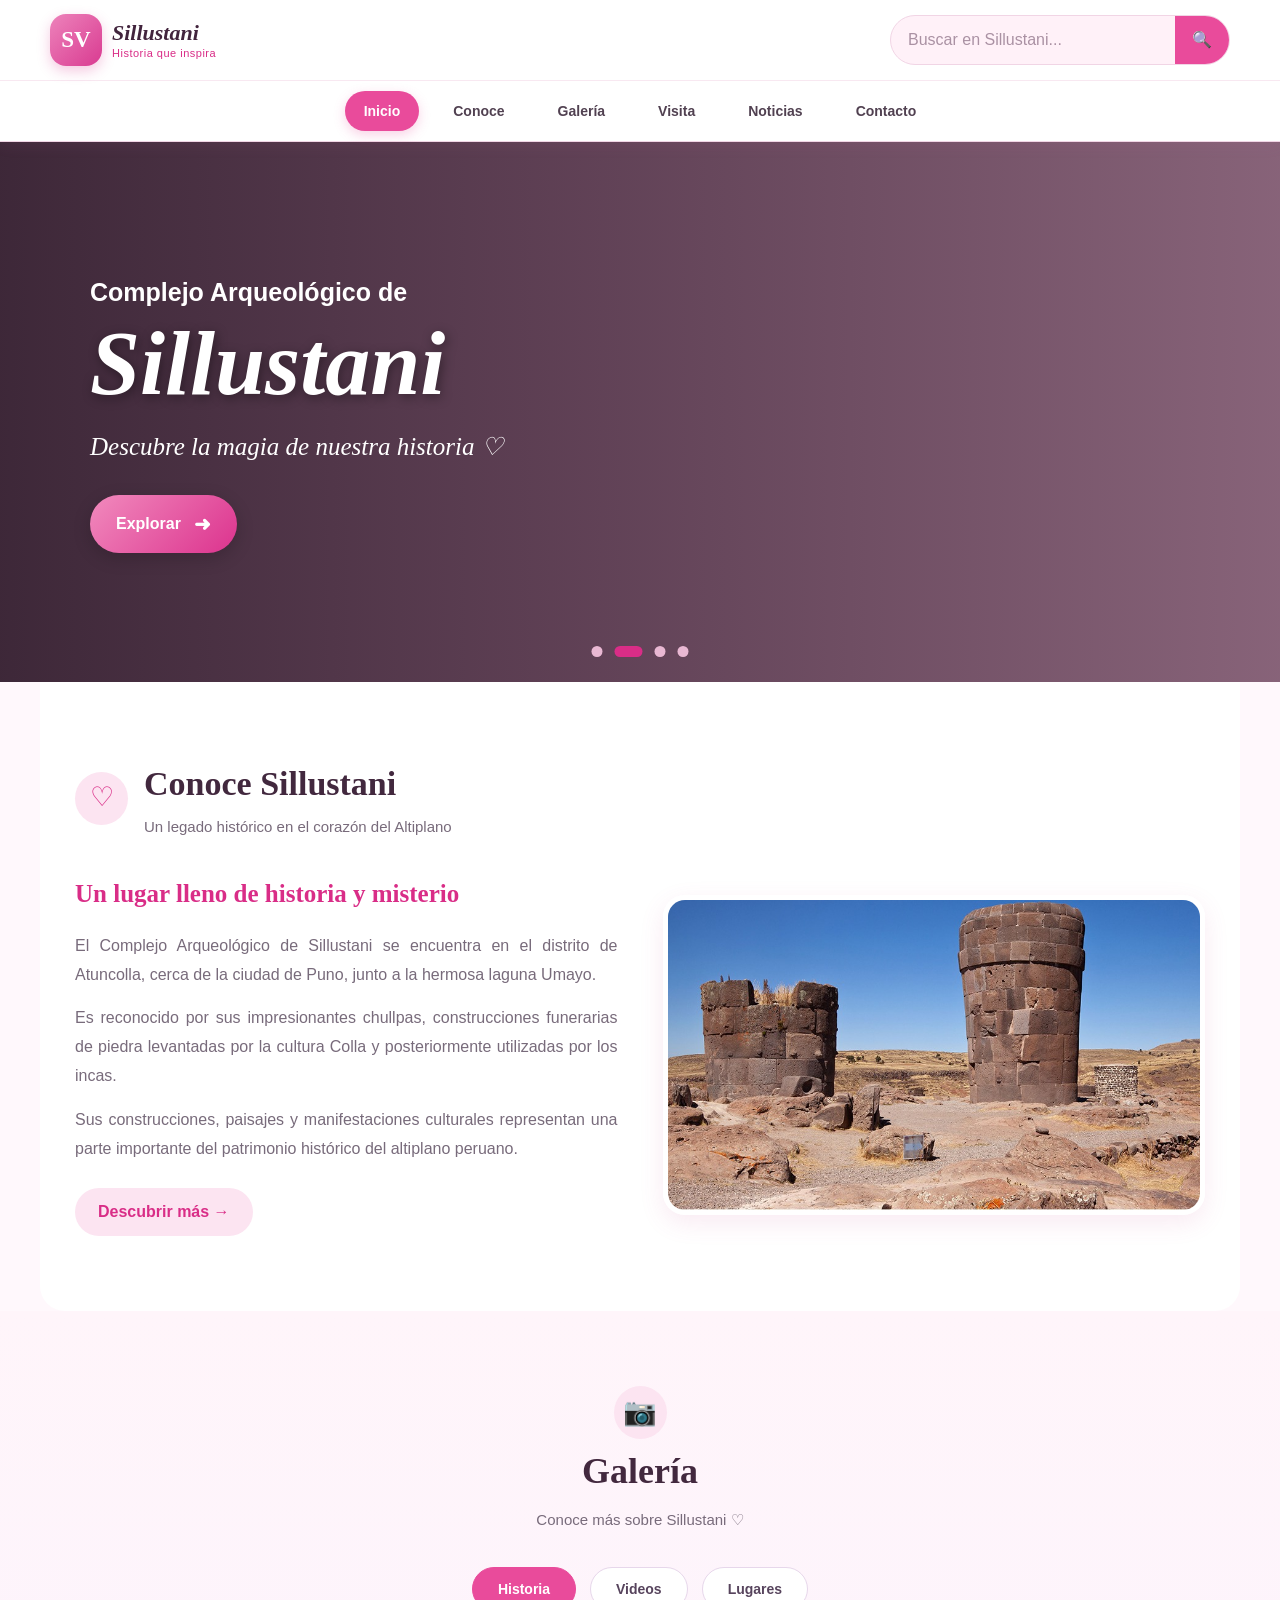
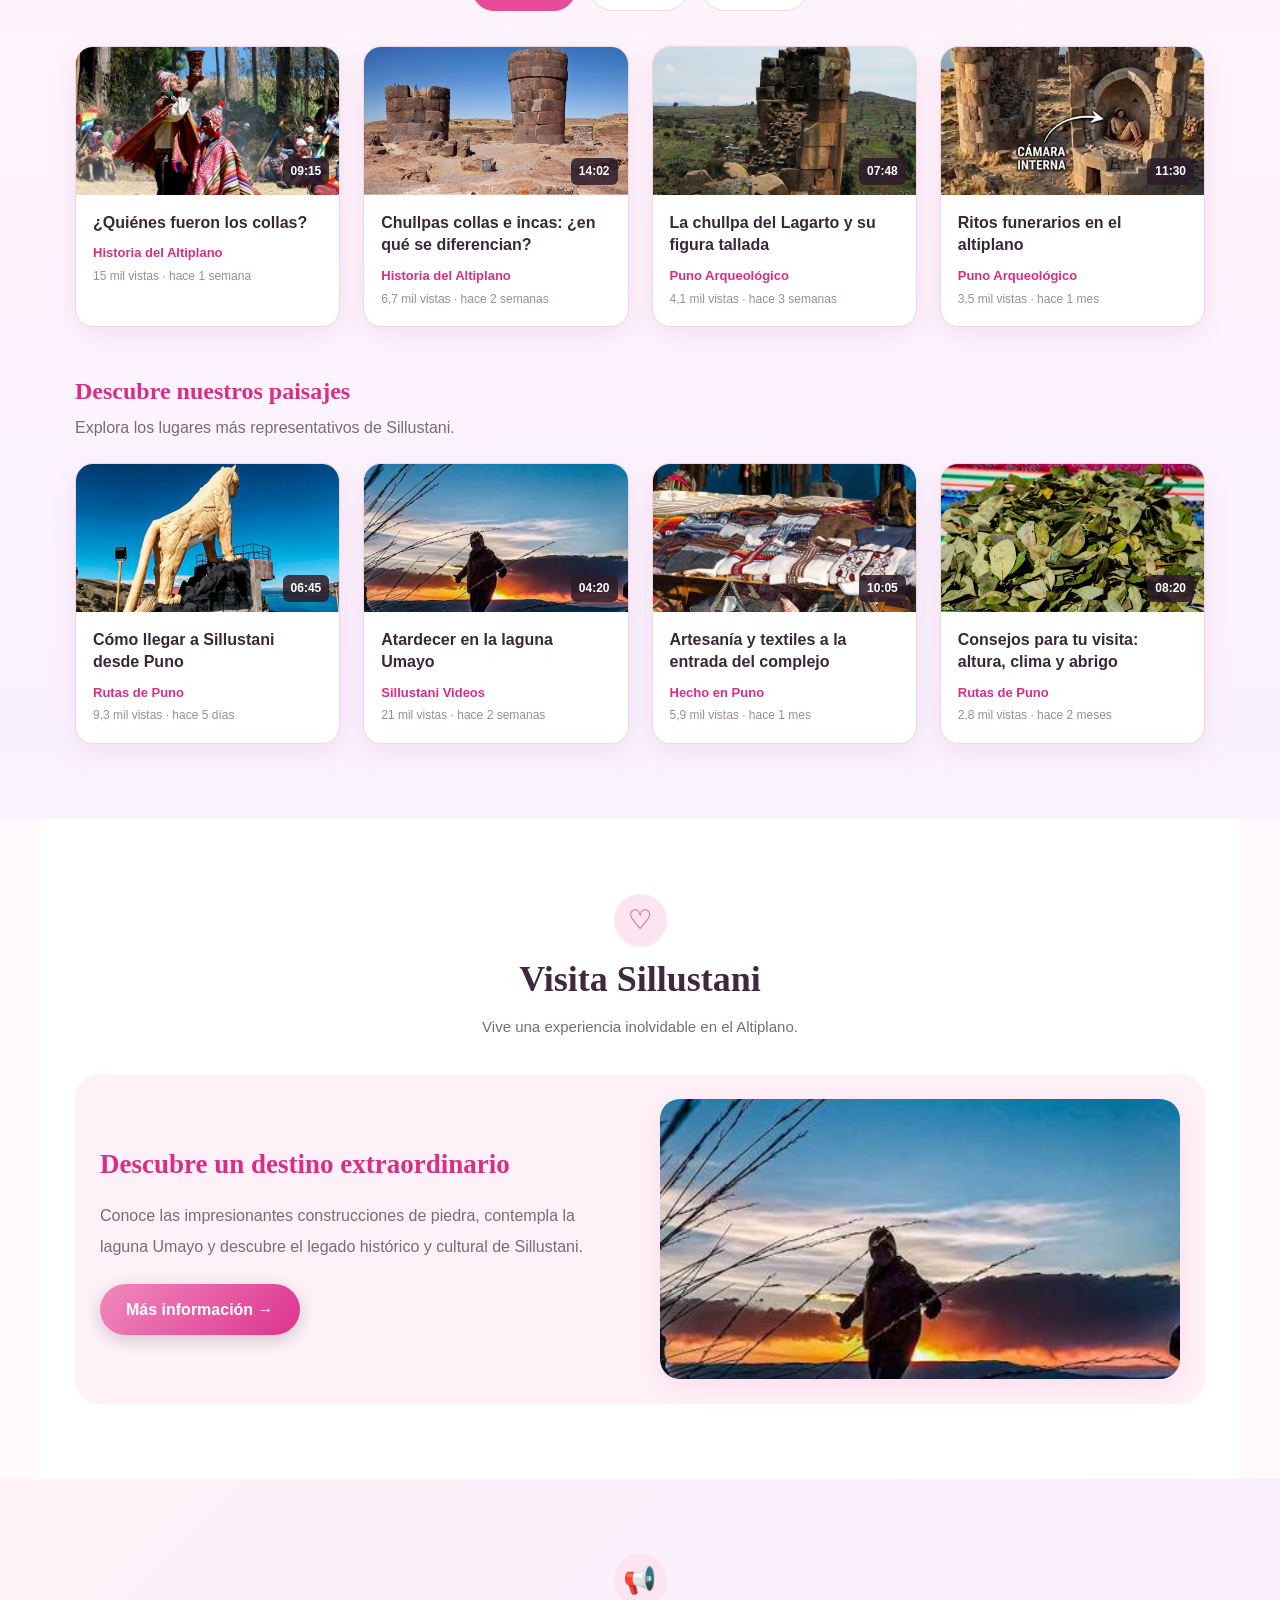
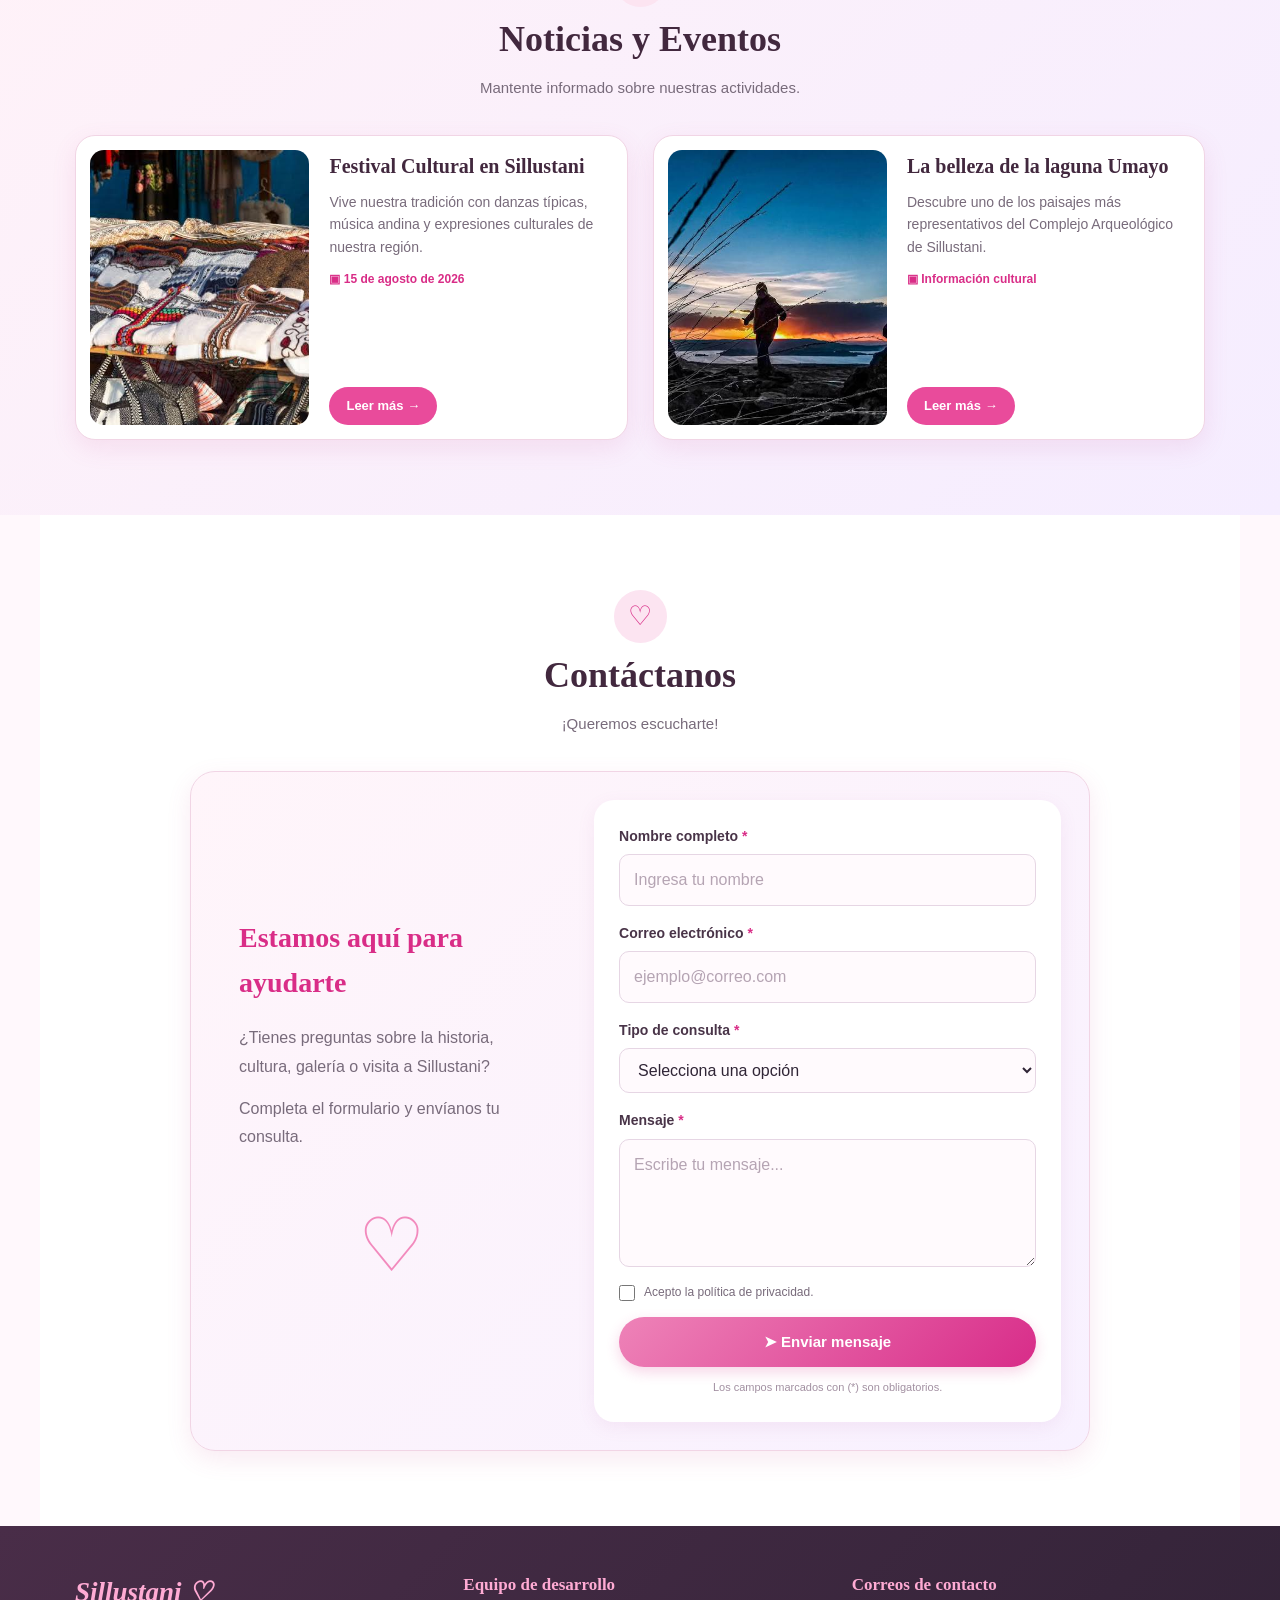
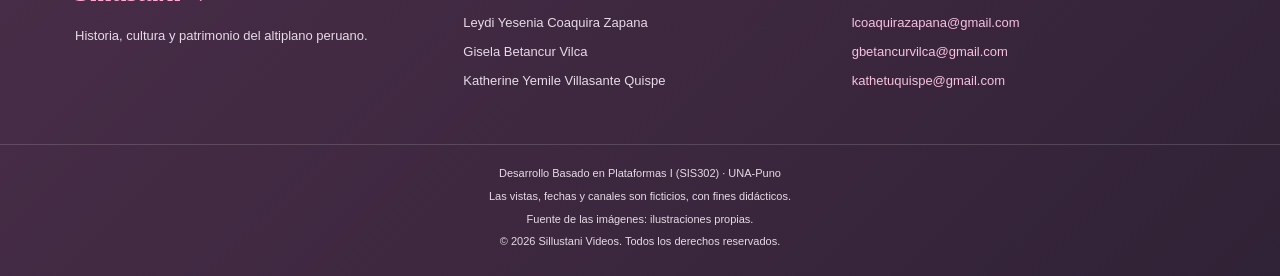
==== sillustani/index.html @ 0b9581e5 "Add files via upload" ====
<!DOCTYPE html>
<html lang="es">

<head>
    <meta charset="UTF-8">
    <meta name="viewport" content="width=device-width, initial-scale=1.0">

    <meta name="description"
        content="Descubre el Complejo Arqueológico de Sillustani, su historia, cultura, chullpas y paisajes de la laguna Umayo.">

    <meta name="author" content="Equipo Sillustani Videos">

    <title>Sillustani Videos | Historia que inspira</title>

    <link rel="stylesheet" href="css/estilos.css">
</head>

<body>

    <!-- =========================================
         ENCABEZADO Y NAVEGACIÓN
    ========================================== -->

    <header class="encabezado" id="inicio">

        <div class="barra-superior">

            <!-- LOGOTIPO -->
            <a href="#inicio" class="marca" aria-label="Sillustani, ir al inicio">

                <span class="logo">SV</span>

                <span class="marca-texto">
                    <strong>Sillustani</strong>
                    <small>Historia que inspira</small>
                </span>

            </a>

            <!-- BUSCADOR -->
            <form class="buscador" id="buscador" action="#galeria" role="search">

                <label class="oculto" for="buscar">
                    Buscar contenido
                </label>

                <input
                    type="search"
                    id="buscar"
                    name="q"
                    placeholder="Buscar en Sillustani..."
                >

                <button type="submit" aria-label="Buscar">
                    🔍
                </button>

            </form>

            <!-- BOTÓN PARA MÓVILES -->
            <button
                class="menu-movil"
                id="boton-menu"
                type="button"
                aria-label="Abrir menú"
                aria-controls="navegacion"
                aria-expanded="false"
            >
                ☰
            </button>

        </div>


        <!-- MENÚ DE NAVEGACIÓN -->
        <nav class="navegacion" id="navegacion" aria-label="Navegación principal">

            <ul>

                <li>
                    <a href="#inicio" class="enlace activo">Inicio</a>
                </li>

                <li>
                    <a href="#historia" class="enlace">Conoce</a>
                </li>

                <li>
                    <a href="#galeria" class="enlace">Galería</a>
                </li>

                <li>
                    <a href="#visita" class="enlace">Visita</a>
                </li>

                <li>
                    <a href="#noticias" class="enlace">Noticias</a>
                </li>

                <li>
                    <a href="#contacto" class="enlace">Contacto</a>
                </li>

            </ul>

        </nav>

    </header>


    <!-- =========================================
         CONTENIDO PRINCIPAL
    ========================================== -->

    <main>

        <!-- =====================================
             1. PORTADA PRINCIPAL
        ====================================== -->

        <section class="portada" aria-labelledby="titulo-portada">

            <img
            id="imagen-sillustani"
            class="imagen-portada"
            src="img/sillustani.jpg"
            alt="Complejo arqueológico de Sillustani"
            width="1600"
            height="900"
>

            <div class="fondo-portada"></div>

            <div class="contenido-portada">

                <p class="subtitulo-portada">
                    Complejo Arqueológico de
                </p>

                <h1 id="titulo-portada">
                    Sillustani
                </h1>

                <p class="frase-portada">
                    Descubre la magia de nuestra historia ♡
                </p>

                <a href="#historia" class="boton-principal">
                    Explorar <span aria-hidden="true">➜</span>
                </a>

            </div>

            <div class="indicadores" aria-label="Indicadores de imágenes">
                <button type="button" class="punto seleccionado" data-indice="0" aria-label="Mostrar imagen 1"></button>
                <button type="button" class="punto" data-indice="1" aria-label="Mostrar imagen 2"></button>
                <button type="button" class="punto" data-indice="2" aria-label="Mostrar imagen 3"></button>
                <button type="button" class="punto" data-indice="3" aria-label="Mostrar imagen 4"></button>
            </div>

        </section>


        <!-- =====================================
             2. HISTORIA Y CULTURA
        ====================================== -->

        <section class="seccion historia" id="historia">

            <div class="encabezado-seccion">

                <span class="icono-seccion" aria-hidden="true">♡</span>

                <div>
                    <h2>Conoce Sillustani</h2>

                    <p>
                        Un legado histórico en el corazón del Altiplano
                    </p>
                </div>

            </div>


            <div class="contenido-historia">

                <div class="texto-historia">

                    <h3>Un lugar lleno de historia y misterio</h3>

                    <p>
                        El Complejo Arqueológico de Sillustani se encuentra
                        en el distrito de Atuncolla, cerca de la ciudad de
                        Puno, junto a la hermosa laguna Umayo.
                    </p>

                    <p>
                        Es reconocido por sus impresionantes chullpas,
                        construcciones funerarias de piedra levantadas
                        por la cultura Colla y posteriormente utilizadas
                        por los incas.
                    </p>

                    <p>
                        Sus construcciones, paisajes y manifestaciones
                        culturales representan una parte importante del
                        patrimonio histórico del altiplano peruano.
                    </p>

                    <a href="#galeria" class="boton-secundario">
                        Descubrir más →
                    </a>

                </div>


                <div class="imagen-historia">

                    <img
                        src="img/chullpas-incas.jpg"
                        alt="Construcciones funerarias de piedra de Sillustani"
                        width="640"
                        height="360"
                        loading="lazy"
                    >

                </div>

            </div>

        </section>


        <!-- =====================================
             3. GALERÍA DE VIDEOS
        ====================================== -->

        <section class="seccion galeria" id="galeria">

            <div class="encabezado-seccion centrado">

                <span class="icono-seccion" aria-hidden="true">📷</span>

                <h2>Galería</h2>

                <p>
                    Conoce más sobre Sillustani ♡
                </p>

            </div>


            <!-- CATEGORÍAS -->
            <div class="categorias-galeria">

                <a href="#videos-historia" class="categoria activa">
                    Historia
                </a>

                <a href="#videos-visita" class="categoria">
                    Videos
                </a>

                <a href="#visita" class="categoria">
                    Lugares
                </a>

            </div>


            <!-- VIDEOS DE HISTORIA -->
            <div class="cuadricula-videos" id="videos-historia">


                <article class="tarjeta-video">

                    <a class="miniatura" href="#videos-historia">

                        <img
                            src="img/collas.jpg"
                            alt="Ilustración de las chullpas al amanecer"
                            width="640"
                            height="360"
                            loading="lazy"
                        >

                        <span class="duracion">09:15</span>

                    </a>

                    <div class="informacion-video">

                        <h3>¿Quiénes fueron los collas?</h3>

                        <p class="canal">Historia del Altiplano</p>

                        <p class="datos">
                            15 mil vistas · hace 1 semana
                        </p>

                    </div>

                </article>


                <article class="tarjeta-video">

                    <a class="miniatura" href="#videos-historia">

                        <img
                            src="img/chullpas-incas.jpg"
                            alt="Chullpas collas e incas de diferentes tamaños"
                            width="640"
                            height="360"
                            loading="lazy"
                        >

                        <span class="duracion">14:02</span>

                    </a>

                    <div class="informacion-video">

                        <h3>
                            Chullpas collas e incas: ¿en qué se diferencian?
                        </h3>

                        <p class="canal">Historia del Altiplano</p>

                        <p class="datos">
                            6,7 mil vistas · hace 2 semanas
                        </p>

                    </div>

                </article>


                <article class="tarjeta-video">

                    <a class="miniatura" href="#videos-historia">

                        <img
                            src="img/lagarto.jpg"
                            alt="Representación de la chullpa del Lagarto"
                            width="640"
                            height="360"
                            loading="lazy"
                        >

                        <span class="duracion">07:48</span>

                    </a>

                    <div class="informacion-video">

                        <h3>
                            La chullpa del Lagarto y su figura tallada
                        </h3>

                        <p class="canal">Puno Arqueológico</p>

                        <p class="datos">
                            4,1 mil vistas · hace 3 semanas
                        </p>

                    </div>

                </article>


                <article class="tarjeta-video">

                    <a class="miniatura" href="#videos-historia">

                        <img
                            src="img/ritos.jpg"
                            alt="Representación de chullpas al anochecer"
                            width="640"
                            height="360"
                            loading="lazy"
                        >

                        <span class="duracion">11:30</span>

                    </a>

                    <div class="informacion-video">

                        <h3>Ritos funerarios en el altiplano</h3>

                        <p class="canal">Puno Arqueológico</p>

                        <p class="datos">
                            3,5 mil vistas · hace 1 mes
                        </p>

                    </div>

                </article>

            </div>


            <!-- VIDEOS DE VISITA -->
            <div class="subtitulo-galeria" id="videos-visita">

                <h3>Descubre nuestros paisajes</h3>

                <p>
                    Explora los lugares más representativos de Sillustani.
                </p>

            </div>


            <div class="cuadricula-videos">


                <article class="tarjeta-video">

                    <a class="miniatura" href="#visita">

                        <img
                            src="img/como-llegar.jpg"
                            alt="Camino hacia las chullpas de Sillustani"
                            width="640"
                            height="360"
                            loading="lazy"
                        >

                        <span class="duracion">06:45</span>

                    </a>

                    <div class="informacion-video">

                        <h3>Cómo llegar a Sillustani desde Puno</h3>

                        <p class="canal">Rutas de Puno</p>

                        <p class="datos">
                            9,3 mil vistas · hace 5 días
                        </p>

                    </div>

                </article>


                <article class="tarjeta-video">

                    <a class="miniatura" href="#visita">

                        <img
                            src="img/atardecer.jpg"
                            alt="Atardecer sobre la laguna Umayo"
                            width="640"
                            height="360"
                            loading="lazy"
                        >

                        <span class="duracion">04:20</span>

                    </a>

                    <div class="informacion-video">

                        <h3>Atardecer en la laguna Umayo</h3>

                        <p class="canal">Sillustani Videos</p>

                        <p class="datos">
                            21 mil vistas · hace 2 semanas
                        </p>

                    </div>

                </article>


                <article class="tarjeta-video">

                    <a class="miniatura" href="#visita">

                        <img
                            src="img/artesania.jpg"
                            alt="Artesanía y textiles de la región Puno"
                            width="640"
                            height="360"
                            loading="lazy"
                        >

                        <span class="duracion">10:05</span>

                    </a>

                    <div class="informacion-video">

                        <h3>
                            Artesanía y textiles a la entrada del complejo
                        </h3>

                        <p class="canal">Hecho en Puno</p>

                        <p class="datos">
                            5,9 mil vistas · hace 1 mes
                        </p>

                    </div>

                </article>


                <article class="tarjeta-video">

                    <a class="miniatura" href="#visita">

                        <img
                            src="img/consejos.jpg"
                            alt="Paisaje del Complejo Arqueológico de Sillustani"
                            width="640"
                            height="360"
                            loading="lazy"
                        >

                        <span class="duracion">08:20</span>

                    </a>

                    <div class="informacion-video">

                        <h3>
                            Consejos para tu visita: altura, clima y abrigo
                        </h3>

                        <p class="canal">Rutas de Puno</p>

                        <p class="datos">
                            2,8 mil vistas · hace 2 meses
                        </p>

                    </div>

                </article>

            </div>

        </section>


        <!-- =====================================
             4. VISITA SILLUSTANI
        ====================================== -->

        <section class="seccion visita" id="visita">

            <div class="encabezado-seccion centrado">

                <span class="icono-seccion" aria-hidden="true">♡</span>

                <h2>Visita Sillustani</h2>

                <p>
                    Vive una experiencia inolvidable en el Altiplano.
                </p>

            </div>


            <div class="contenido-visita">

                <div class="texto-visita">

                    <h3>Descubre un destino extraordinario</h3>

                    <p>
                        Conoce las impresionantes construcciones de piedra,
                        contempla la laguna Umayo y descubre el legado
                        histórico y cultural de Sillustani.
                    </p>

                    <a href="#contacto" class="boton-principal">
                        Más información →
                    </a>

                </div>


                <div class="imagen-visita">

                    <img
                        src="img/atardecer.jpg"
                        alt="Vista panorámica de la laguna Umayo"
                        width="640"
                        height="360"
                        loading="lazy"
                    >

                </div>

            </div>

        </section>


        <!-- =====================================
             5. NOTICIAS Y EVENTOS
        ====================================== -->

        <section class="seccion noticias" id="noticias">

            <div class="encabezado-seccion centrado">

                <span class="icono-seccion" aria-hidden="true">📢</span>

                <h2>Noticias y Eventos</h2>

                <p>
                    Mantente informado sobre nuestras actividades.
                </p>

            </div>


            <div class="contenedor-noticias">


                <article class="tarjeta-noticia">

                    <img
                        src="img/artesania.jpg"
                        alt="Artesanía y expresiones culturales de Puno"
                        width="640"
                        height="360"
                        loading="lazy"
                    >

                    <div class="contenido-noticia">

                        <h3>Festival Cultural en Sillustani</h3>

                        <p>
                            Vive nuestra tradición con danzas típicas,
                            música andina y expresiones culturales
                            de nuestra región.
                        </p>

                        <p class="fecha-noticia">
                            ▣ 15 de agosto de 2026
                        </p>

                        <a href="#contacto" class="boton-noticia">
                            Leer más →
                        </a>

                    </div>

                </article>


                <article class="tarjeta-noticia">

                    <img
                        src="img/atardecer.jpg"
                        alt="Atardecer en la laguna Umayo"
                        width="640"
                        height="360"
                        loading="lazy"
                    >

                    <div class="contenido-noticia">

                        <h3>La belleza de la laguna Umayo</h3>

                        <p>
                            Descubre uno de los paisajes más representativos
                            del Complejo Arqueológico de Sillustani.
                        </p>

                        <p class="fecha-noticia">
                            ▣ Información cultural
                        </p>

                        <a href="#visita" class="boton-noticia">
                            Leer más →
                        </a>

                    </div>

                </article>

            </div>

        </section>


        <!-- =====================================
             6. FORMULARIO PRINCIPAL
        ====================================== -->

        <section class="seccion contacto" id="contacto">

            <div class="encabezado-seccion centrado">

                <span class="icono-seccion" aria-hidden="true">♡</span>

                <h2>Contáctanos</h2>

                <p>
                    ¡Queremos escucharte!
                </p>

            </div>


            <div class="contenedor-formulario">


                <div class="mensaje-contacto">

                    <h3>Estamos aquí para ayudarte</h3>

                    <p>
                        ¿Tienes preguntas sobre la historia, cultura,
                        galería o visita a Sillustani?
                    </p>

                    <p>
                        Completa el formulario y envíanos tu consulta.
                    </p>

                    <span class="decoracion-corazon" aria-hidden="true">
                        ♡
                    </span>

                </div>


                <form
                    class="formulario"
                    id="formulario-contacto"
                    action="#"
                    method="post"
                >


                    <div class="campo">

                        <label for="nombre">
                            Nombre completo <span>*</span>
                        </label>

                        <input
                            type="text"
                            id="nombre"
                            name="nombre"
                            placeholder="Ingresa tu nombre"
                            minlength="3"
                            maxlength="80"
                            autocomplete="name"
                            required
                        >

                    </div>


                    <div class="campo">

                        <label for="correo">
                            Correo electrónico <span>*</span>
                        </label>

                        <input
                            type="email"
                            id="correo"
                            name="correo"
                            placeholder="ejemplo@correo.com"
                            maxlength="120"
                            autocomplete="email"
                            required
                        >

                    </div>


                    <div class="campo">

                        <label for="tipo-consulta">
                            Tipo de consulta <span>*</span>
                        </label>

                        <select
                            id="tipo-consulta"
                            name="tipo-consulta"
                            required
                        >

                            <option value="">
                                Selecciona una opción
                            </option>

                            <option value="informacion">
                                Información general
                            </option>

                            <option value="historia">
                                Historia y cultura
                            </option>

                            <option value="visita">
                                Información para visitar
                            </option>

                            <option value="galeria">
                                Videos y galería
                            </option>

                            <option value="otro">
                                Otro
                            </option>

                        </select>

                    </div>


                    <div class="campo">

                        <label for="mensaje">
                            Mensaje <span>*</span>
                        </label>

                        <textarea
                            id="mensaje"
                            name="mensaje"
                            placeholder="Escribe tu mensaje..."
                            minlength="10"
                            maxlength="600"
                            rows="4"
                            required
                        ></textarea>

                    </div>


                    <div class="privacidad">

                        <input
                            type="checkbox"
                            id="aceptar"
                            name="aceptar"
                            required
                        >

                        <label for="aceptar">
                            Acepto la política de privacidad.
                        </label>

                    </div>


                    <button type="submit" class="boton-enviar">
                        ➤ Enviar mensaje
                    </button>


                    <p
                        class="mensaje-resultado"
                        id="resultado-formulario"
                        role="status"
                        aria-live="polite"
                    ></p>


                    <p class="nota-formulario">
                        Los campos marcados con (*) son obligatorios.
                    </p>

                </form>

            </div>

        </section>

    </main>


    <!-- =========================================
         PIE DE PÁGINA
    ========================================== -->

    <footer class="pie-pagina">

        <div class="contenido-footer">


            <!-- IDENTIDAD -->
            <div class="footer-marca">

                <h2>Sillustani ♡</h2>

                <p>
                    Historia, cultura y patrimonio del altiplano peruano.
                </p>

            </div>


            <!-- INTEGRANTES -->
            <div class="footer-integrantes">

                <h3>Equipo de desarrollo</h3>

                <p>Leydi Yesenia Coaquira Zapana</p>

                <p>Gisela Betancur Vilca</p>

                <p>Katherine Yemile Villasante Quispe</p>

            </div>


            <!-- CONTACTOS -->
            <div class="footer-contactos">

                <h3>Correos de contacto</h3>

                <p>
                    <a href="mailto:lcoaquirazapana@gmail.com">
                        lcoaquirazapana@gmail.com
                    </a>
                </p>

                <p>
                    <a href="mailto:gbetancurvilca@gmail.com">
                        gbetancurvilca@gmail.com
                    </a>
                </p>

                <p>
                    <a href="mailto:kathetuquispe@gmail.com">
                        kathetuquispe@gmail.com
                    </a>
                </p>

            </div>

        </div>


        <!-- DERECHOS Y CRÉDITOS -->
        <div class="copyright">

            <p>
                Desarrollo Basado en Plataformas I (SIS302) · UNA-Puno
            </p>

            <p>
                Las vistas, fechas y canales son ficticios,
                con fines didácticos.
            </p>

            <p>
                Fuente de las imágenes: ilustraciones propias.
            </p>

            <p>
                © 2026 Sillustani Videos. Todos los derechos reservados.
            </p>

        </div>

    </footer>


    <!-- =========================================
         ARCHIVO JAVASCRIPT
    ========================================== -->

    <script src="js/script.js"></script>

</body>

</html>
---- sillustani/css/estilos.css ----
/* =====================================================
   SILLUSTANI VIDEOS
   Diseño visual: rosado, elegante y moderno
   ===================================================== */


/* =====================================================
   1. VARIABLES DE COLORES
   ===================================================== */

:root {
    --rosa-principal: #e94b9b;
    --rosa-fuerte: #d92d87;
    --rosa-medio: #f28abd;
    --rosa-claro: #fce4f1;
    --rosa-suave: #fff1f8;

    --lila: #e9ddf8;
    --lila-claro: #f6f0ff;

    --blanco: #ffffff;
    --fondo: #fff8fc;

    --texto: #302536;
    --texto-secundario: #786b7b;

    --borde: #f1d5e5;

    --sombra:
        0 8px 25px rgba(202, 83, 151, 0.12);

    --sombra-hover:
        0 12px 30px rgba(202, 83, 151, 0.20);

    --radio: 18px;
}


/* =====================================================
   2. CONFIGURACIÓN GENERAL
   ===================================================== */

* {
    box-sizing: border-box;
    margin: 0;
    padding: 0;
    scroll-behavior: smooth;
}

body {
    font-family:
        "Segoe UI",
        "Trebuchet MS",
        Arial,
        sans-serif;

    background: var(--fondo);
    color: var(--texto);
    line-height: 1.6;
    overflow-x: hidden;
}

h1,
h2,
h3 {
    font-family:
        Georgia,
        "Times New Roman",
        serif;

    color: var(--texto);
}

p {
    color: var(--texto-secundario);
}

img {
    display: block;
    max-width: 100%;
}

a {
    text-decoration: none;
    color: inherit;
}

button,
input,
select,
textarea {
    font: inherit;
}

button {
    cursor: pointer;
}

section {
    scroll-margin-top: 130px;
}

.oculto {
    position: absolute;
    width: 1px;
    height: 1px;
    overflow: hidden;
    clip-path: inset(50%);
}


/* =====================================================
   3. ENCABEZADO
   ===================================================== */

.encabezado {
    position: sticky;
    top: 0;
    z-index: 100;

    background: rgba(255, 255, 255, 0.96);
    backdrop-filter: blur(12px);

    border-bottom: 1px solid var(--borde);
    box-shadow: 0 3px 15px rgba(210, 110, 166, 0.08);
}


/* BARRA SUPERIOR */

.barra-superior {
    max-width: 1250px;
    margin: auto;
    padding: 14px 35px;

    display: flex;
    align-items: center;
    justify-content: space-between;
    gap: 25px;
}


/* LOGOTIPO */

.marca {
    display: flex;
    align-items: center;
    gap: 10px;
    flex-shrink: 0;
}

.logo {
    width: 52px;
    height: 52px;

    display: grid;
    place-items: center;

    border-radius: 16px;

    background: linear-gradient(
        135deg,
        #ed83bb,
        #d93b91
    );

    color: white;
    font-family: Georgia, serif;
    font-size: 23px;
    font-weight: bold;

    box-shadow: 0 5px 13px rgba(217, 45, 135, 0.25);
}

.marca-texto {
    display: flex;
    flex-direction: column;
    line-height: 1.2;
}

.marca-texto strong {
    font-family: Georgia, serif;
    font-size: 22px;
    font-style: italic;
    color: #42243d;
}

.marca-texto small {
    font-size: 11px;
    color: var(--rosa-fuerte);
    letter-spacing: 0.5px;
}


/* =====================================================
   4. BUSCADOR
   ===================================================== */

.buscador {
    display: flex;
    width: 340px;

    border: 1px solid var(--borde);
    border-radius: 30px;
    overflow: hidden;

    background: var(--rosa-suave);
    transition: 0.3s;
}

.buscador:focus-within {
    border-color: var(--rosa-principal);
    box-shadow: 0 0 0 3px rgba(233, 75, 155, 0.12);
}

.buscador input {
    width: 100%;
    border: none;
    outline: none;
    padding: 11px 17px;

    background: transparent;
    color: var(--texto);
}

.buscador input::placeholder {
    color: #aa91a3;
}

.buscador button {
    border: none;
    padding: 0 17px;

    background: var(--rosa-principal);
    color: white;

    transition: 0.3s;
}

.buscador button:hover {
    background: var(--rosa-fuerte);
}


/* =====================================================
   5. MENÚ DE NAVEGACIÓN
   ===================================================== */

.navegacion {
    border-top: 1px solid #f8e8f1;
}

.navegacion ul {
    max-width: 1250px;
    margin: auto;
    padding: 10px 35px;

    display: flex;
    align-items: center;
    justify-content: center;
    gap: 15px;

    list-style: none;
}

.enlace {
    display: block;
    padding: 9px 19px;
    border-radius: 25px;

    color: #514151;
    font-size: 14px;
    font-weight: 600;

    transition: 0.3s;
}

.enlace:hover {
    background: var(--rosa-claro);
    color: var(--rosa-fuerte);
}

.enlace.activo {
    background: var(--rosa-principal);
    color: white;
    box-shadow: 0 4px 12px rgba(233, 75, 155, 0.25);
}

.enlace.activo:hover {
    background: var(--rosa-fuerte);
}


/* BOTÓN DEL MENÚ MÓVIL */

.menu-movil {
    display: none;
    border: none;
    background: transparent;
    color: var(--rosa-fuerte);
    font-size: 30px;
}


/* =====================================================
   6. PORTADA PRINCIPAL
   ===================================================== */

.portada {
    position: relative;
    width: 100%;
    min-height: 540px;

    display: flex;
    align-items: center;

    overflow: hidden;
    background: #8b667c;
}

.imagen-portada {
    position: absolute;
    inset: 0;

    width: 100%;
    height: 100%;

    object-fit: cover;
    object-position: center 55%;

    transition: opacity 0.5s ease;
}

/* IDENTIFICADOR DE LA IMAGEN DEL CARRUSEL */

#imagen-sillustani {
    width: 100%;
    height: 100%;
    object-fit: cover;
}

.fondo-portada {
    position: absolute;
    inset: 0;

    background: linear-gradient(
        90deg,
        rgba(37, 20, 35, 0.76) 0%,
        rgba(48, 24, 43, 0.48) 45%,
        rgba(48, 24, 43, 0.04) 100%
    );
}

.contenido-portada {
    position: relative;
    z-index: 2;

    width: 100%;
    max-width: 1200px;
    margin: auto;
    padding: 80px 50px;

    color: white;
}

.subtitulo-portada {
    color: white;
    font-size: 25px;
    font-weight: 600;
    margin-bottom: 0;
}

.contenido-portada h1 {
    color: white;
    font-size: clamp(55px, 8vw, 90px);
    font-style: italic;
    line-height: 1.15;
    margin: 0 0 12px;

    text-shadow: 2px 3px 12px rgba(0, 0, 0, 0.4);
}

.frase-portada {
    color: white;
    font-family: Georgia, serif;
    font-size: 25px;
    font-style: italic;
    margin-bottom: 28px;
}

.boton-principal {
    display: inline-flex;
    align-items: center;
    gap: 13px;

    padding: 13px 26px;
    border-radius: 30px;

    background: linear-gradient(
        135deg,
        #f18abd,
        #dc338e
    );

    color: white;
    font-weight: bold;

    box-shadow: 0 5px 18px rgba(0, 0, 0, 0.18);
    transition: 0.3s;
}

.boton-principal:hover {
    transform: translateY(-4px);
    box-shadow: 0 9px 22px rgba(0, 0, 0, 0.25);
}

.boton-principal span {
    font-size: 20px;
}


/* =====================================================
   INDICADORES DEL CARRUSEL DE IMÁGENES
   ===================================================== */

.indicadores {
    position: absolute;
    bottom: 25px;
    left: 50%;
    transform: translateX(-50%);

    display: flex;
    justify-content: center;
    align-items: center;
    gap: 12px;

    z-index: 3;
}

/* BOTONES CIRCULARES */

.punto {
    appearance: none;
    -webkit-appearance: none;

    display: block;
    flex: 0 0 auto;

    width: 11px;
    height: 11px;

    padding: 0;
    border: none;
    border-radius: 50%;

    background-color: #e9b8d3;

    cursor: pointer;
    transition: all 0.3s ease;
}

/* EFECTO AL PASAR EL CURSOR */

.punto:hover {
    background-color: #d92d87;
    transform: scale(1.2);
}

/* INDICADOR DE LA IMAGEN ACTUAL */

.punto.seleccionado {
    width: 28px;
    border-radius: 10px;
    background-color: #d92d87;
}


/* =====================================================
   7. SECCIONES GENERALES
   ===================================================== */

.seccion {
    max-width: 1200px;
    margin: auto;
    padding: 75px 35px;
}

.encabezado-seccion {
    display: flex;
    align-items: center;
    gap: 16px;
    margin-bottom: 35px;
}

.encabezado-seccion h2 {
    font-size: 34px;
    color: #42283e;
    margin-bottom: 3px;
}

.encabezado-seccion p {
    font-size: 15px;
}

.encabezado-seccion.centrado {
    display: flex;
    flex-direction: column;
    align-items: center;
    text-align: center;
    gap: 4px;
    margin-bottom: 35px;
}

.encabezado-seccion.centrado h2 {
    font-size: 36px;
}

.icono-seccion {
    width: 53px;
    height: 53px;

    display: grid;
    place-items: center;
    flex-shrink: 0;

    border-radius: 50%;
    background: var(--rosa-claro);
    color: var(--rosa-fuerte);
    font-size: 27px;
}


/* =====================================================
   8. HISTORIA Y CULTURA
   ===================================================== */

.historia {
    background: white;
    border-radius: 0 0 25px 25px;
}

.contenido-historia {
    display: grid;
    grid-template-columns: 1fr 1fr;
    gap: 45px;
    align-items: center;
}

.texto-historia h3 {
    font-size: 25px;
    margin-bottom: 18px;
    color: var(--rosa-fuerte);
}

.texto-historia p {
    margin-bottom: 15px;
    line-height: 1.8;
    text-align: justify;
}

.imagen-historia img {
    width: 100%;
    height: 320px;
    object-fit: cover;

    border-radius: 22px;
    box-shadow: var(--sombra);
    border: 5px solid white;
}

.boton-secundario {
    display: inline-block;
    margin-top: 10px;
    padding: 11px 23px;

    border-radius: 25px;
    background: var(--rosa-claro);
    color: var(--rosa-fuerte);

    font-weight: bold;
    transition: 0.3s;
}

.boton-secundario:hover {
    background: var(--rosa-principal);
    color: white;
}


/* =====================================================
   9. GALERÍA
   ===================================================== */

.galeria {
    background: linear-gradient(
        180deg,
        #fff5fa,
        #f9f2ff
    );

    max-width: none;

    padding-left: max(35px, calc((100% - 1130px) / 2));
    padding-right: max(35px, calc((100% - 1130px) / 2));
}

.categorias-galeria {
    display: flex;
    justify-content: center;
    gap: 14px;
    margin-bottom: 35px;
    flex-wrap: wrap;
}

.categoria {
    padding: 10px 25px;

    border: 1px solid #e7d7eb;
    border-radius: 25px;

    background: white;
    color: #57445d;

    font-weight: 600;
    font-size: 14px;

    transition: 0.3s;
}

.categoria:hover {
    background: var(--rosa-claro);
    color: var(--rosa-fuerte);
}

.categoria.activa {
    background: var(--rosa-principal);
    border-color: var(--rosa-principal);
    color: white;
}


/* CUADRÍCULA DE VIDEOS */

.cuadricula-videos {
    display: grid;
    grid-template-columns: repeat(4, minmax(0, 1fr));
    gap: 23px;
}

.tarjeta-video {
    min-width: 0;
    overflow: hidden;

    background: white;
    border: 1px solid var(--borde);
    border-radius: var(--radio);

    box-shadow: var(--sombra);
    transition: 0.3s;
}

.tarjeta-video:hover {
    transform: translateY(-7px);
    box-shadow: var(--sombra-hover);
}

.miniatura {
    position: relative;
    display: block;
    overflow: hidden;
    aspect-ratio: 16 / 9;
}

.miniatura img {
    width: 100%;
    height: 100%;
    object-fit: cover;
    transition: transform 0.5s;
}

.tarjeta-video:hover .miniatura img {
    transform: scale(1.07);
}

.duracion {
    position: absolute;
    right: 10px;
    bottom: 10px;

    padding: 4px 8px;
    border-radius: 6px;

    background: rgba(44, 28, 42, 0.85);
    color: white;

    font-size: 12px;
    font-weight: bold;
}

.informacion-video {
    padding: 17px;
}

.informacion-video h3 {
    font-family: "Segoe UI", sans-serif;
    font-size: 16px;
    line-height: 1.4;
    margin-bottom: 9px;
    color: #39283a;
}

.canal {
    color: var(--rosa-fuerte);
    font-size: 13px;
    font-weight: 600;
    margin-bottom: 3px;
}

.datos {
    color: #9b8b9b;
    font-size: 12px;
}


/* SUBTÍTULO DE GALERÍA */

.subtitulo-galeria {
    margin: 45px 0 22px;
}

.subtitulo-galeria h3 {
    font-size: 24px;
    color: var(--rosa-fuerte);
    margin-bottom: 5px;
}


/* =====================================================
   10. VISITA SILLUSTANI
   ===================================================== */

.visita {
    background: white;
}

.contenido-visita {
    display: grid;
    grid-template-columns: 1fr 1fr;
    gap: 40px;
    align-items: center;

    padding: 25px;
    border-radius: 25px;
    background: var(--rosa-suave);
}

.texto-visita h3 {
    color: var(--rosa-fuerte);
    font-size: 27px;
    margin-bottom: 15px;
}

.texto-visita p {
    line-height: 1.9;
    margin-bottom: 22px;
}

.imagen-visita img {
    width: 100%;
    height: 280px;
    object-fit: cover;

    border-radius: 20px;
    box-shadow: var(--sombra);
}


/* =====================================================
   11. NOTICIAS Y EVENTOS
   ===================================================== */

.noticias {
    max-width: none;

    background: linear-gradient(
        135deg,
        #fff2f8,
        #f5edff
    );

    padding-left: max(35px, calc((100% - 1130px) / 2));
    padding-right: max(35px, calc((100% - 1130px) / 2));
}

.contenedor-noticias {
    display: grid;
    grid-template-columns: repeat(2, minmax(0, 1fr));
    gap: 25px;
}

.tarjeta-noticia {
    display: grid;
    grid-template-columns: 42% 1fr;
    gap: 20px;

    padding: 14px;
    border: 1px solid var(--borde);
    border-radius: 20px;

    background: white;
    box-shadow: var(--sombra);
    transition: 0.3s;
}

.tarjeta-noticia:hover {
    transform: translateY(-5px);
    box-shadow: var(--sombra-hover);
}

.tarjeta-noticia img {
    width: 100%;
    height: 100%;
    min-height: 190px;

    object-fit: cover;
    border-radius: 14px;
}

.contenido-noticia {
    display: flex;
    flex-direction: column;
    align-items: flex-start;
}

.contenido-noticia h3 {
    font-size: 20px;
    margin-bottom: 9px;
    color: #42283e;
}

.contenido-noticia p {
    font-size: 14px;
    line-height: 1.6;
    margin-bottom: 12px;
}

.contenido-noticia .fecha-noticia {
    color: var(--rosa-fuerte);
    font-size: 12px;
    font-weight: 600;
}

.boton-noticia {
    display: inline-block;
    margin-top: auto;
    padding: 9px 17px;

    border-radius: 22px;
    background: var(--rosa-principal);
    color: white;

    font-size: 13px;
    font-weight: bold;
    transition: 0.3s;
}

.boton-noticia:hover {
    background: var(--rosa-fuerte);
}


/* =====================================================
   12. FORMULARIO DE CONTACTO
   ===================================================== */

.contacto {
    background: white;
}

.contenedor-formulario {
    max-width: 900px;
    margin: auto;

    display: grid;
    grid-template-columns: 0.85fr 1.15fr;
    gap: 30px;

    padding: 28px;
    border: 1px solid var(--borde);
    border-radius: 25px;

    background: linear-gradient(
        135deg,
        #fff5fa,
        #f8f1ff
    );

    box-shadow: var(--sombra);
}

.mensaje-contacto {
    position: relative;

    display: flex;
    flex-direction: column;
    justify-content: center;

    padding: 20px;
}

.mensaje-contacto h3 {
    font-size: 28px;
    color: var(--rosa-fuerte);
    margin-bottom: 18px;
}

.mensaje-contacto p {
    margin-bottom: 13px;
    line-height: 1.8;
}

.decoracion-corazon {
    margin-top: 20px;
    color: var(--rosa-medio);
    font-size: 75px;
    text-align: center;
}


/* FORMULARIO */

.formulario {
    padding: 25px;
    border-radius: 20px;

    background: white;
    box-shadow: 0 5px 18px rgba(180, 90, 150, 0.09);
}

.campo {
    display: flex;
    flex-direction: column;
    gap: 7px;
    margin-bottom: 16px;
}

.campo label {
    font-size: 14px;
    font-weight: 700;
    color: #493448;
}

.campo label span {
    color: var(--rosa-fuerte);
}

.campo input,
.campo select,
.campo textarea {
    width: 100%;
    padding: 12px 14px;

    border: 1px solid #e6d6e4;
    border-radius: 10px;

    background: #fffafd;
    color: var(--texto);

    outline: none;
    transition: 0.3s;
}

.campo input:focus,
.campo select:focus,
.campo textarea:focus {
    border-color: var(--rosa-principal);
    box-shadow: 0 0 0 3px rgba(233, 75, 155, 0.12);
    background: white;
}

.campo textarea {
    resize: vertical;
    min-height: 110px;
}

.campo input::placeholder,
.campo textarea::placeholder {
    color: #b5a4b3;
}


/* PRIVACIDAD */

.privacidad {
    display: flex;
    align-items: center;
    gap: 9px;
    margin: 15px 0;
}

.privacidad input {
    width: 16px;
    height: 16px;
    accent-color: var(--rosa-principal);
}

.privacidad label {
    font-size: 12px;
    color: var(--texto-secundario);
}


/* BOTÓN DE ENVÍO */

.boton-enviar {
    width: 100%;
    padding: 13px;

    border: none;
    border-radius: 30px;

    background: linear-gradient(
        135deg,
        #ee83b8,
        #d82c89
    );

    color: white;
    font-weight: bold;
    font-size: 15px;

    box-shadow: 0 5px 14px rgba(217, 45, 135, 0.20);
    transition: 0.3s;
}

.boton-enviar:hover {
    background: var(--rosa-fuerte);
    transform: translateY(-2px);
    box-shadow: var(--sombra-hover);
}

.mensaje-resultado {
    margin-top: 12px;
    font-size: 13px;
    color: #39875c;
}

.nota-formulario {
    margin-top: 12px;
    font-size: 11px;
    text-align: center;
    color: #a28fa1;
}


/* =====================================================
   13. PIE DE PÁGINA
   ===================================================== */

.pie-pagina {
    background: linear-gradient(
        135deg,
        #492d48,
        #302236
    );

    color: white;
}

.contenido-footer {
    max-width: 1200px;
    margin: auto;
    padding: 45px 35px;

    display: grid;
    grid-template-columns: repeat(3, 1fr);
    gap: 35px;
}

.pie-pagina h2 {
    color: #ffabd4;
    font-size: 27px;
    font-style: italic;
    margin-bottom: 12px;
}

.pie-pagina h3 {
    color: #ffabd4;
    font-size: 17px;
    margin-bottom: 15px;
}

.pie-pagina p {
    color: #e7dbe7;
    font-size: 13px;
    margin-bottom: 8px;
}

.pie-pagina a {
    color: #f8c1df;
    transition: 0.3s;
}

.pie-pagina a:hover {
    color: white;
    text-decoration: underline;
}

.copyright {
    border-top: 1px solid rgba(255, 255, 255, 0.15);
    padding: 20px;
    text-align: center;
}

.copyright p {
    font-size: 11px;
    margin-bottom: 5px;
}


/* =====================================================
   14. ACCESIBILIDAD Y MOVIMIENTO
   ===================================================== */

a:focus-visible,
button:focus-visible,
input:focus-visible,
select:focus-visible,
textarea:focus-visible {
    outline: 3px solid #9a55bb;
    outline-offset: 3px;
}

@media (prefers-reduced-motion: reduce) {
    *,
    *::before,
    *::after {
        scroll-behavior: auto !important;
        transition-duration: 0.01ms !important;
        animation-duration: 0.01ms !important;
        animation-iteration-count: 1 !important;
    }
}


/* =====================================================
   15. TABLET
   ===================================================== */

@media (max-width: 950px) {
    .cuadricula-videos {
        grid-template-columns: repeat(2, minmax(0, 1fr));
    }

    .contenedor-noticias {
        grid-template-columns: 1fr;
    }

    .barra-superior {
        padding: 12px 22px;
    }

    .seccion {
        padding: 60px 25px;
    }
}


/* =====================================================
   16. CELULARES
   ===================================================== */

@media (max-width: 650px) {
    .barra-superior {
        padding: 12px 17px;
        gap: 10px;
    }

    .marca-texto strong {
        font-size: 19px;
    }

    .logo {
        width: 43px;
        height: 43px;
        font-size: 19px;
    }

    .buscador {
        display: none;
    }

    .menu-movil {
        display: block;
    }

    .navegacion {
        display: none;
    }

    .navegacion.abierta {
        display: block;
    }

    .navegacion ul {
        flex-direction: column;
        align-items: stretch;
        padding: 12px 18px;
        gap: 5px;
    }

    .enlace {
        text-align: center;
    }


    /* PORTADA */

    .portada {
        min-height: 470px;
    }

    .imagen-portada {
        object-position: center;
    }

    .fondo-portada {
        background: linear-gradient(
            90deg,
            rgba(37, 20, 35, 0.78),
            rgba(48, 24, 43, 0.30)
        );
    }

    .contenido-portada {
        padding: 50px 24px;
    }

    .subtitulo-portada {
        font-size: 18px;
    }

    .contenido-portada h1 {
        font-size: 55px;
    }

    .frase-portada {
        font-size: 19px;
        max-width: 280px;
    }


    /* SECCIONES */

    .seccion {
        padding: 48px 18px;
    }

    .encabezado-seccion h2 {
        font-size: 27px;
    }

    .encabezado-seccion.centrado h2 {
        font-size: 29px;
    }

    .icono-seccion {
        width: 43px;
        height: 43px;
        font-size: 22px;
    }


    /* HISTORIA */

    .contenido-historia {
        grid-template-columns: 1fr;
        gap: 25px;
    }

    .imagen-historia img {
        height: 240px;
    }


    /* GALERÍA */

    .categorias-galeria {
        gap: 8px;
    }

    .categoria {
        padding: 9px 15px;
        font-size: 12px;
    }

    .cuadricula-videos {
        grid-template-columns: 1fr;
        gap: 20px;
    }

    .informacion-video h3 {
        font-size: 16px;
    }


    /* VISITA */

    .contenido-visita {
        grid-template-columns: 1fr;
        padding: 20px;
    }

    .imagen-visita img {
        height: 220px;
    }


    /* NOTICIAS */

    .tarjeta-noticia {
        grid-template-columns: 1fr;
        gap: 14px;
    }

    .tarjeta-noticia img {
        height: 200px;
        min-height: auto;
    }

    .contenido-noticia h3 {
        font-size: 19px;
    }

    .boton-noticia {
        margin-top: 5px;
    }


    /* FORMULARIO */

    .contenedor-formulario {
        grid-template-columns: 1fr;
        padding: 15px;
        gap: 15px;
    }

    .mensaje-contacto {
        padding: 15px;
    }

    .mensaje-contacto h3 {
        font-size: 24px;
    }

    .decoracion-corazon {
        font-size: 45px;
        margin-top: 5px;
    }

    .formulario {
        padding: 18px;
    }


    /* FOOTER */

    .contenido-footer {
        grid-template-columns: 1fr;
        gap: 25px;
        padding: 35px 22px;
    }

    .copyright {
        padding: 18px 12px;
    }
}


/* =====================================================
   17. PANTALLAS MUY PEQUEÑAS
   ===================================================== */

@media (max-width: 380px) {
    .contenido-portada h1 {
        font-size: 44px;
    }

    .subtitulo-portada {
        font-size: 16px;
    }

    .frase-portada {
        font-size: 17px;
    }

    .encabezado-seccion h2 {
        font-size: 24px;
    }
}
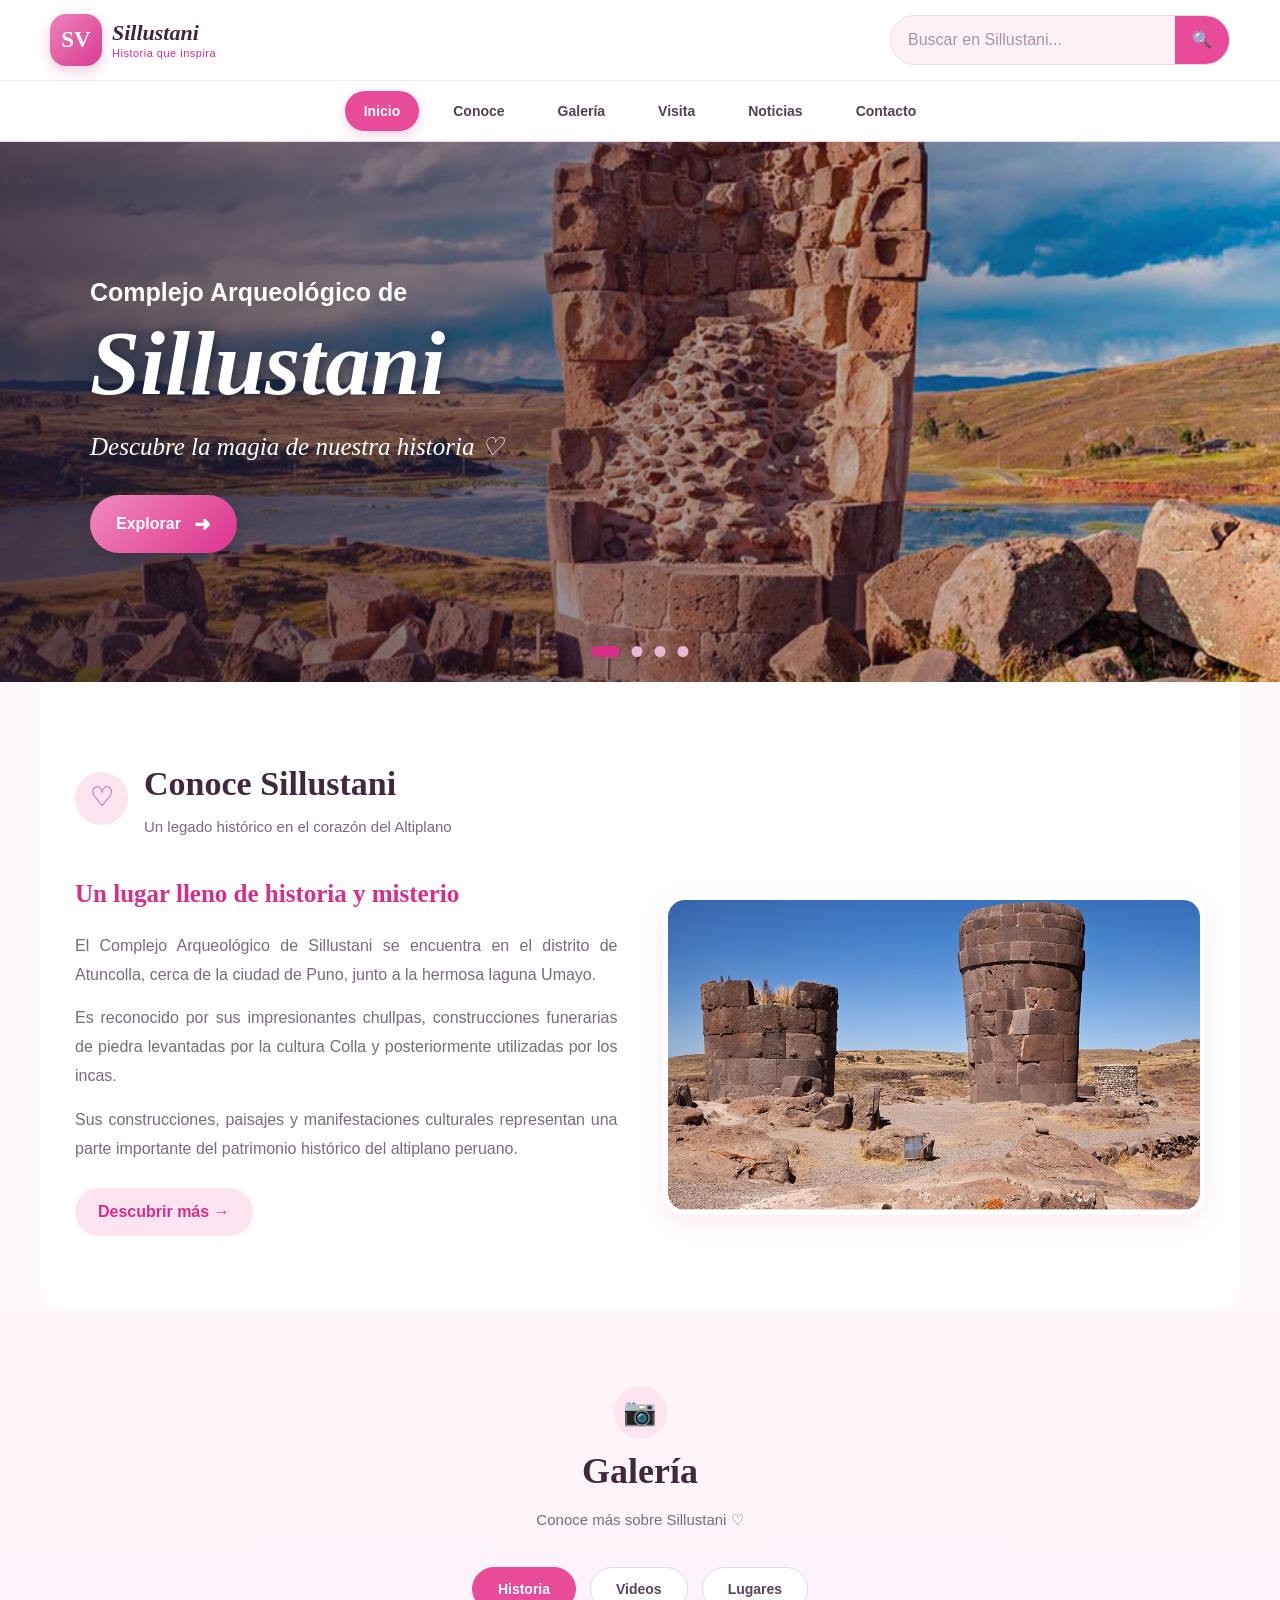
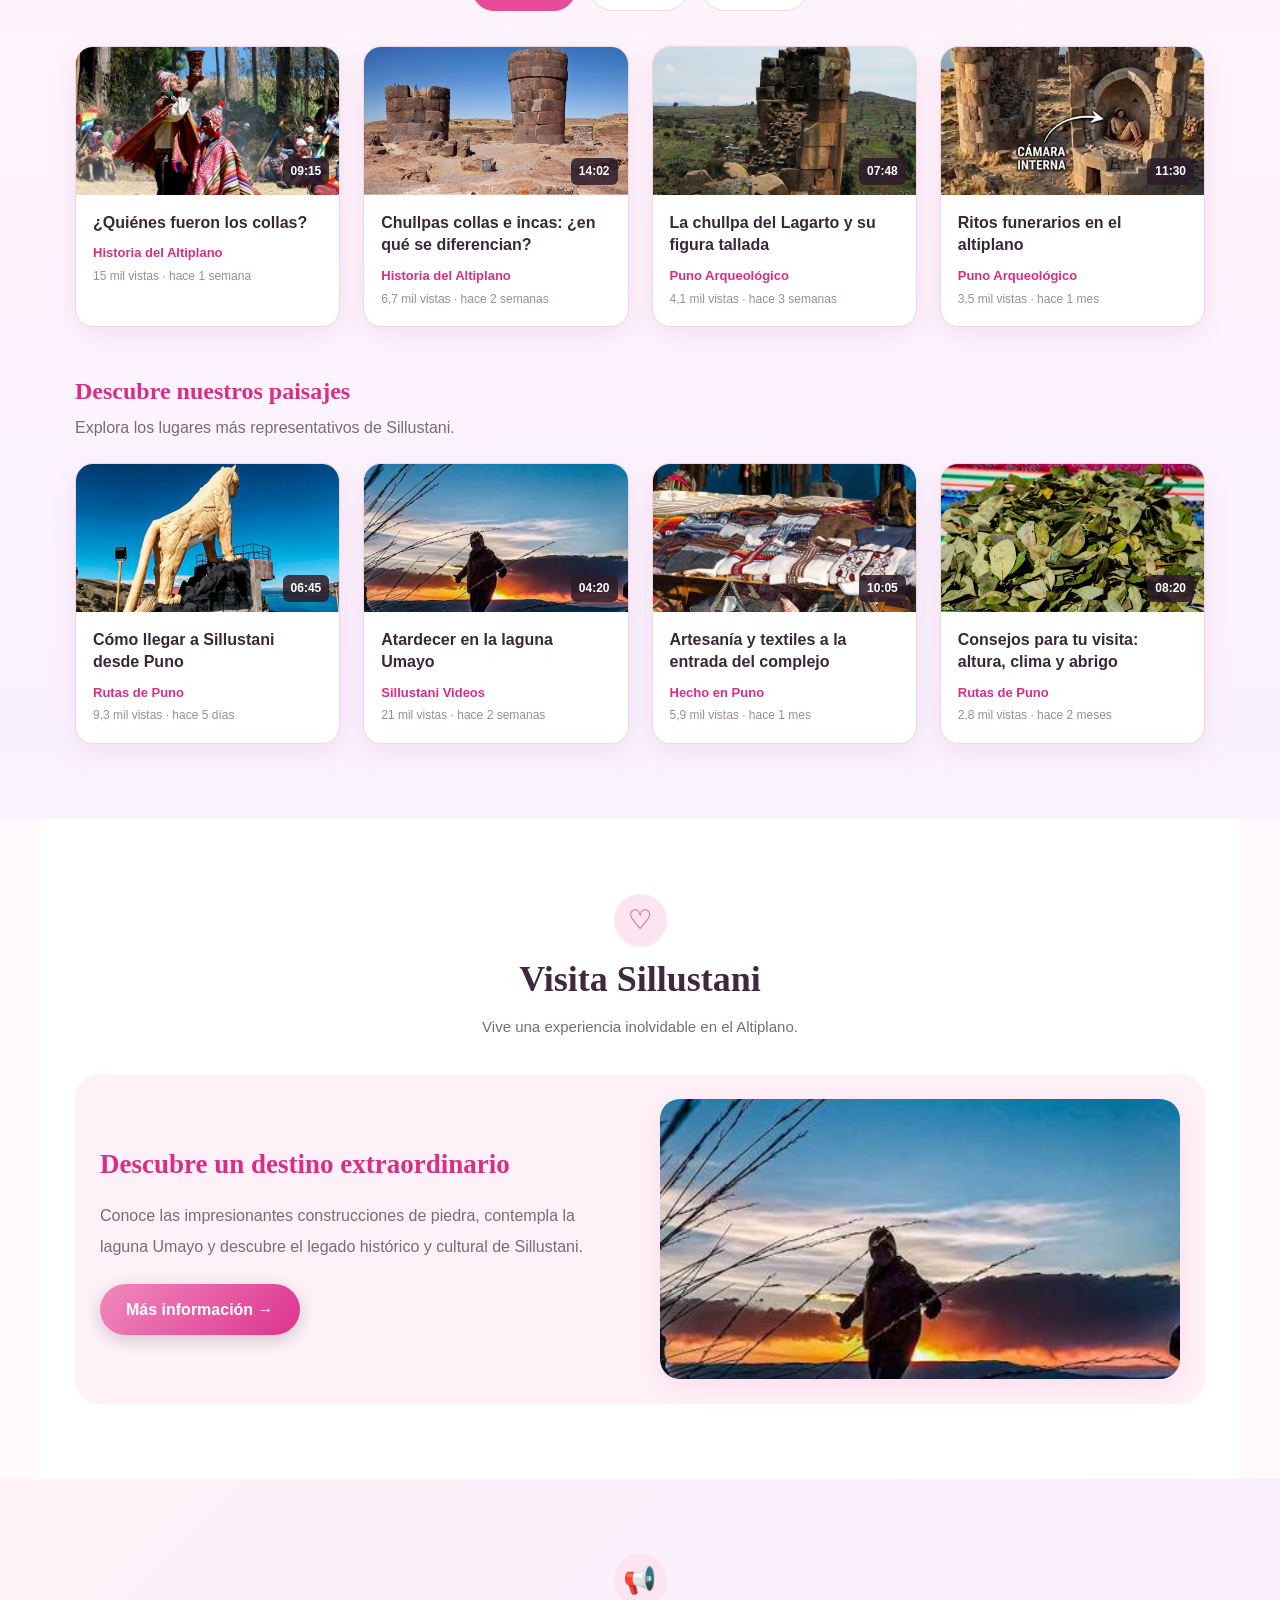
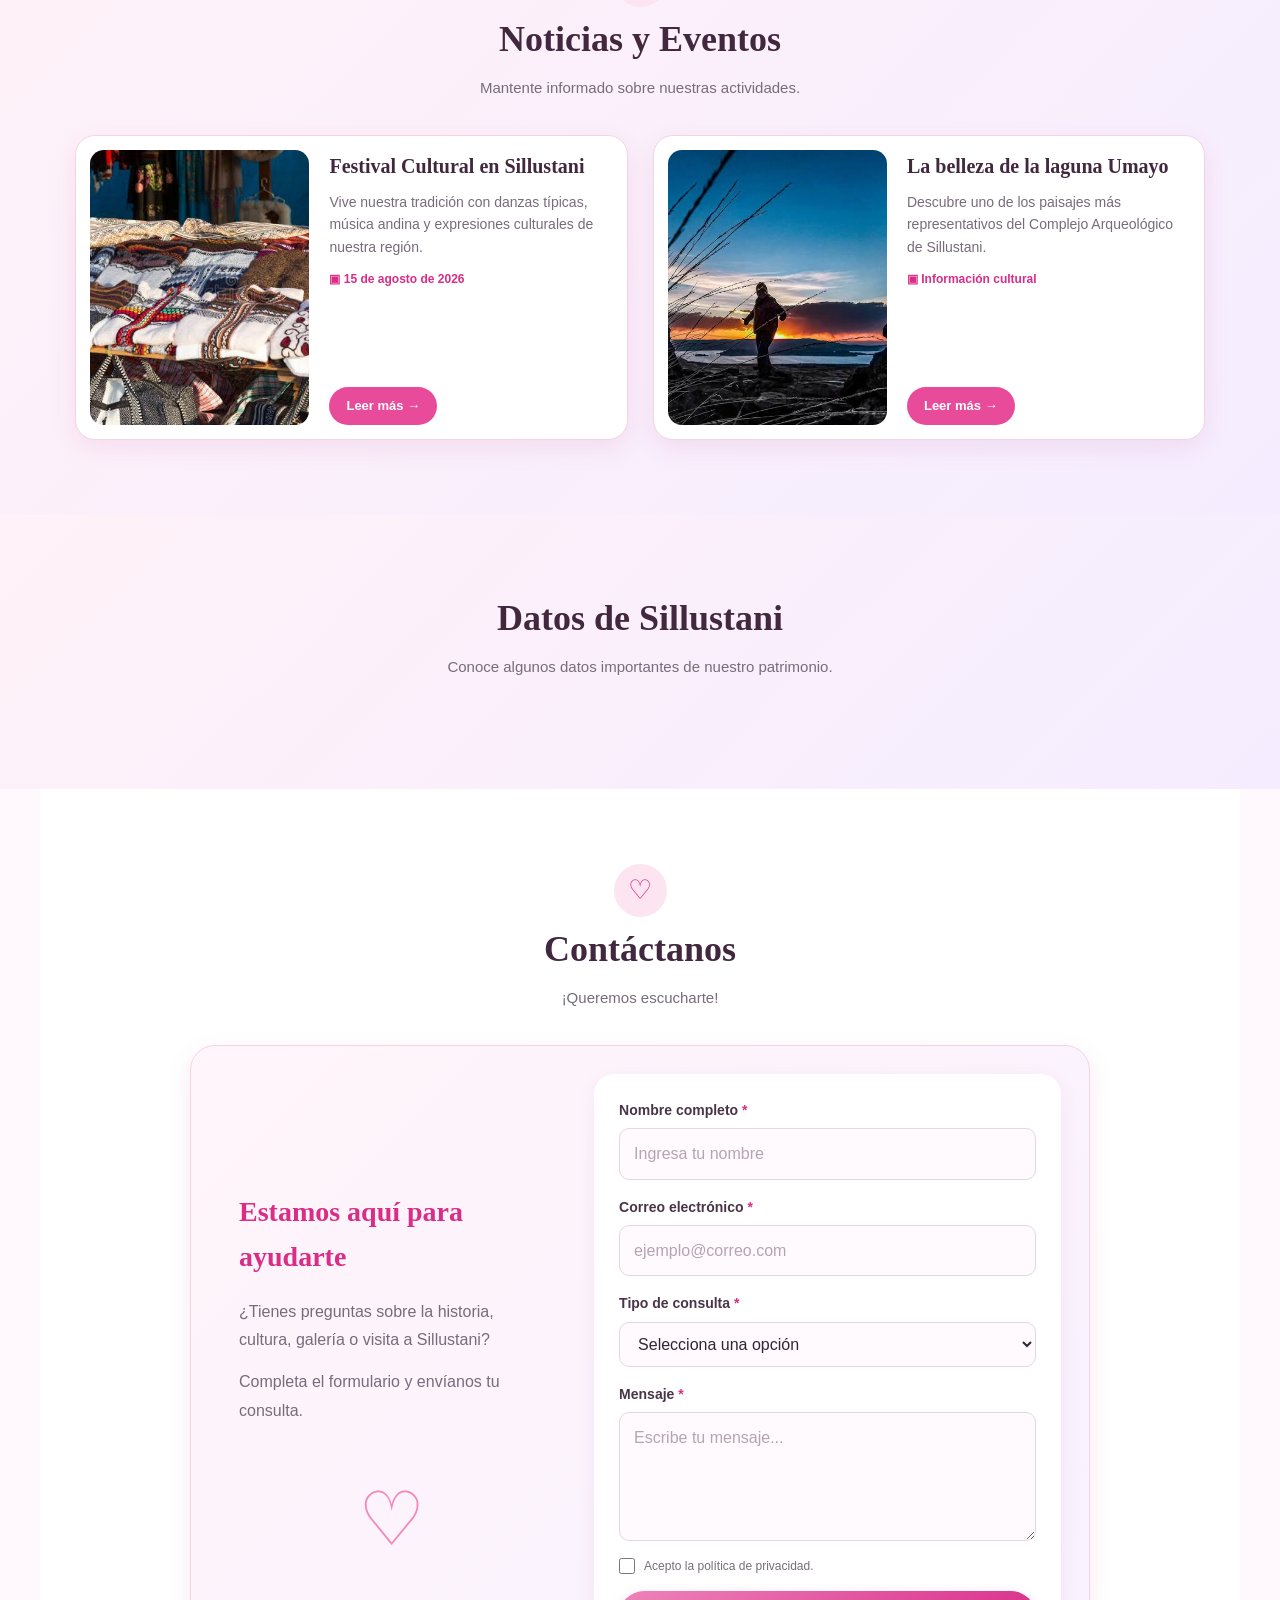
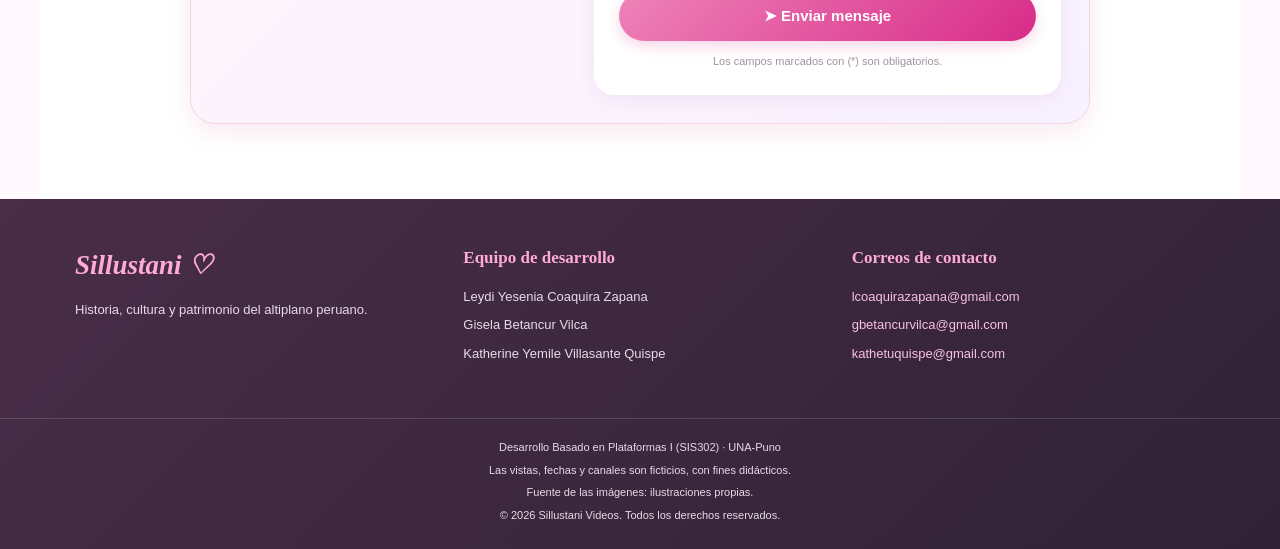
==== commit c8189ad5: "Se agrego Datos de Sillustani" ====
--- a/sillustani/index.html
+++ b/sillustani/index.html
@@ -695,6 +695,20 @@
 
         </section>
 
+<!-- =====================================
+             DATOS DE SILLUSTANI 
+        ====================================== -->
+        <section class="seccion noticias"   id="datos-sillustani">
+            <div class="encabezado-seccion centrado">
+        <h2>Datos de Sillustani</h2>
+                <p>
+                     Conoce algunos datos importantes de nuestro patrimonio.
+                </p>
+            </div>
+            <div class="contenedor-noticias"  id="contenedor-datos">
+            </div>
+        </section>
+        
 
         <!-- =====================================
              6. FORMULARIO PRINCIPAL
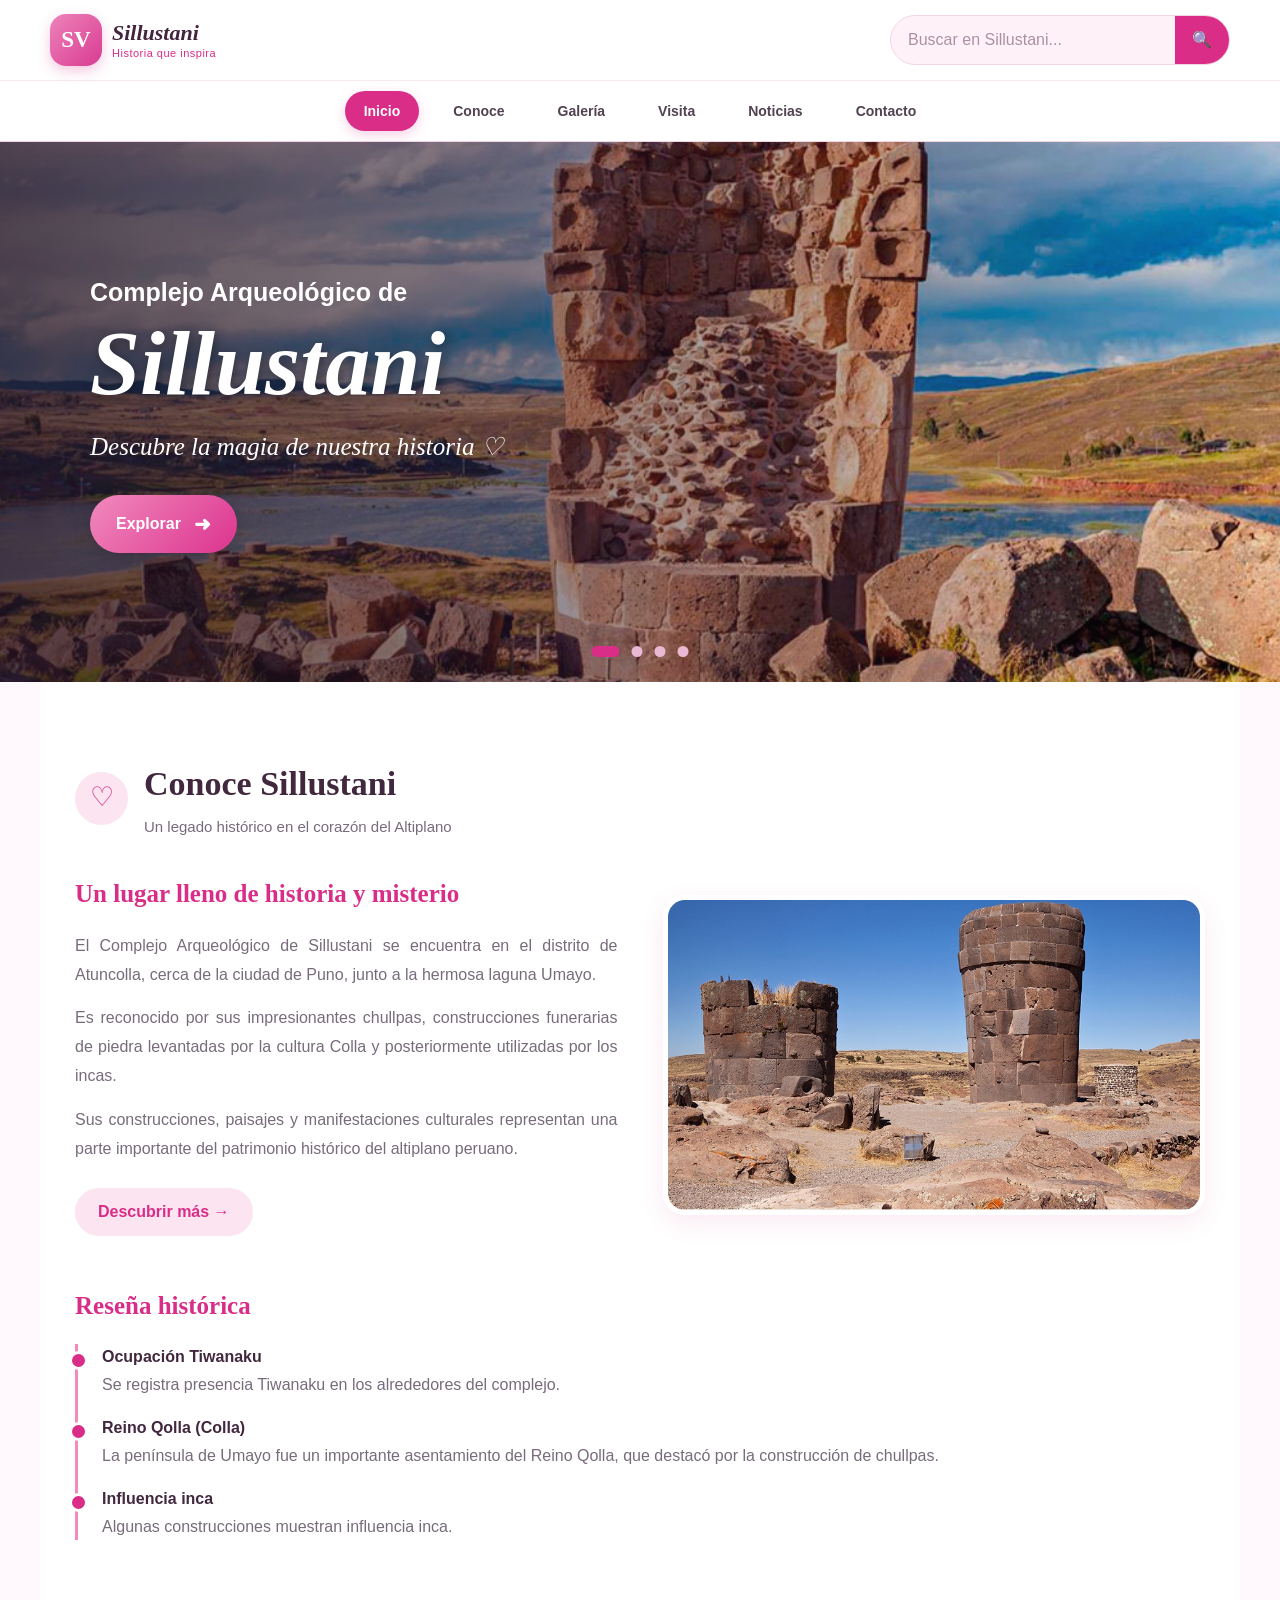
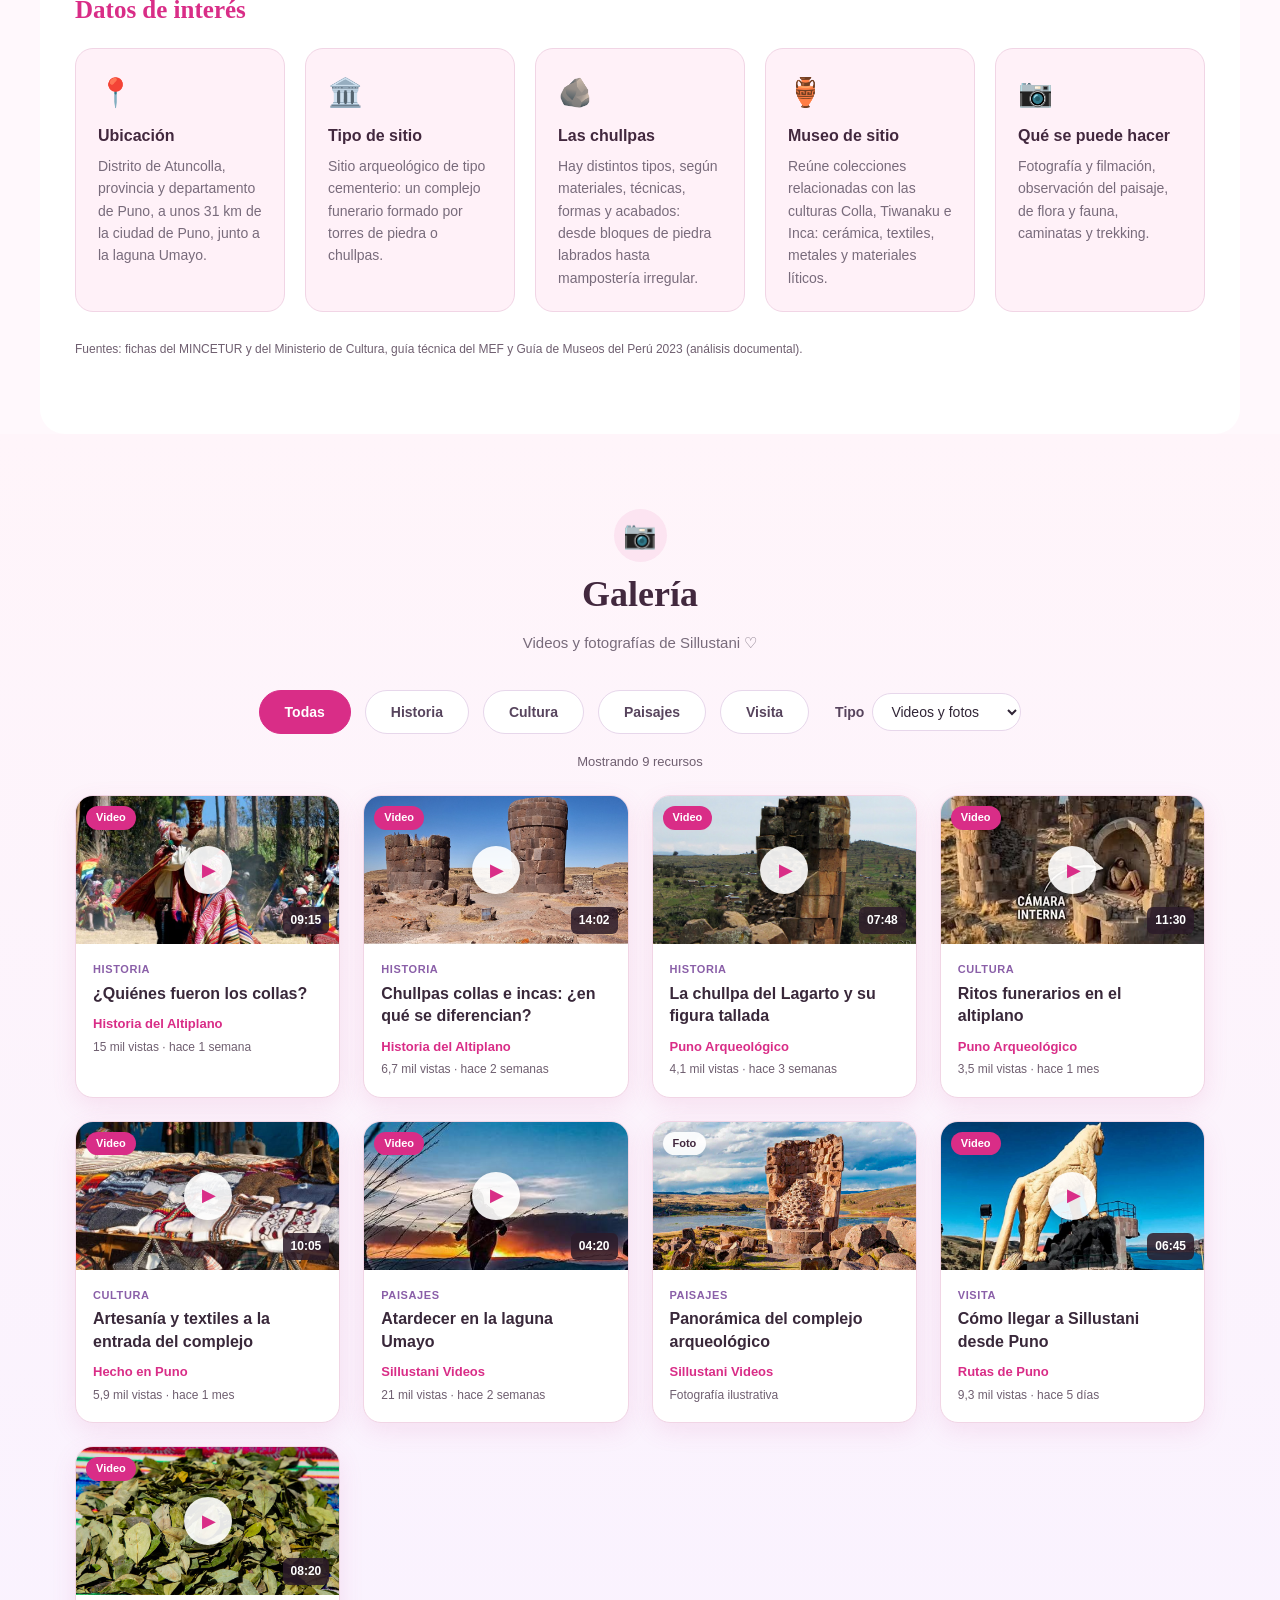
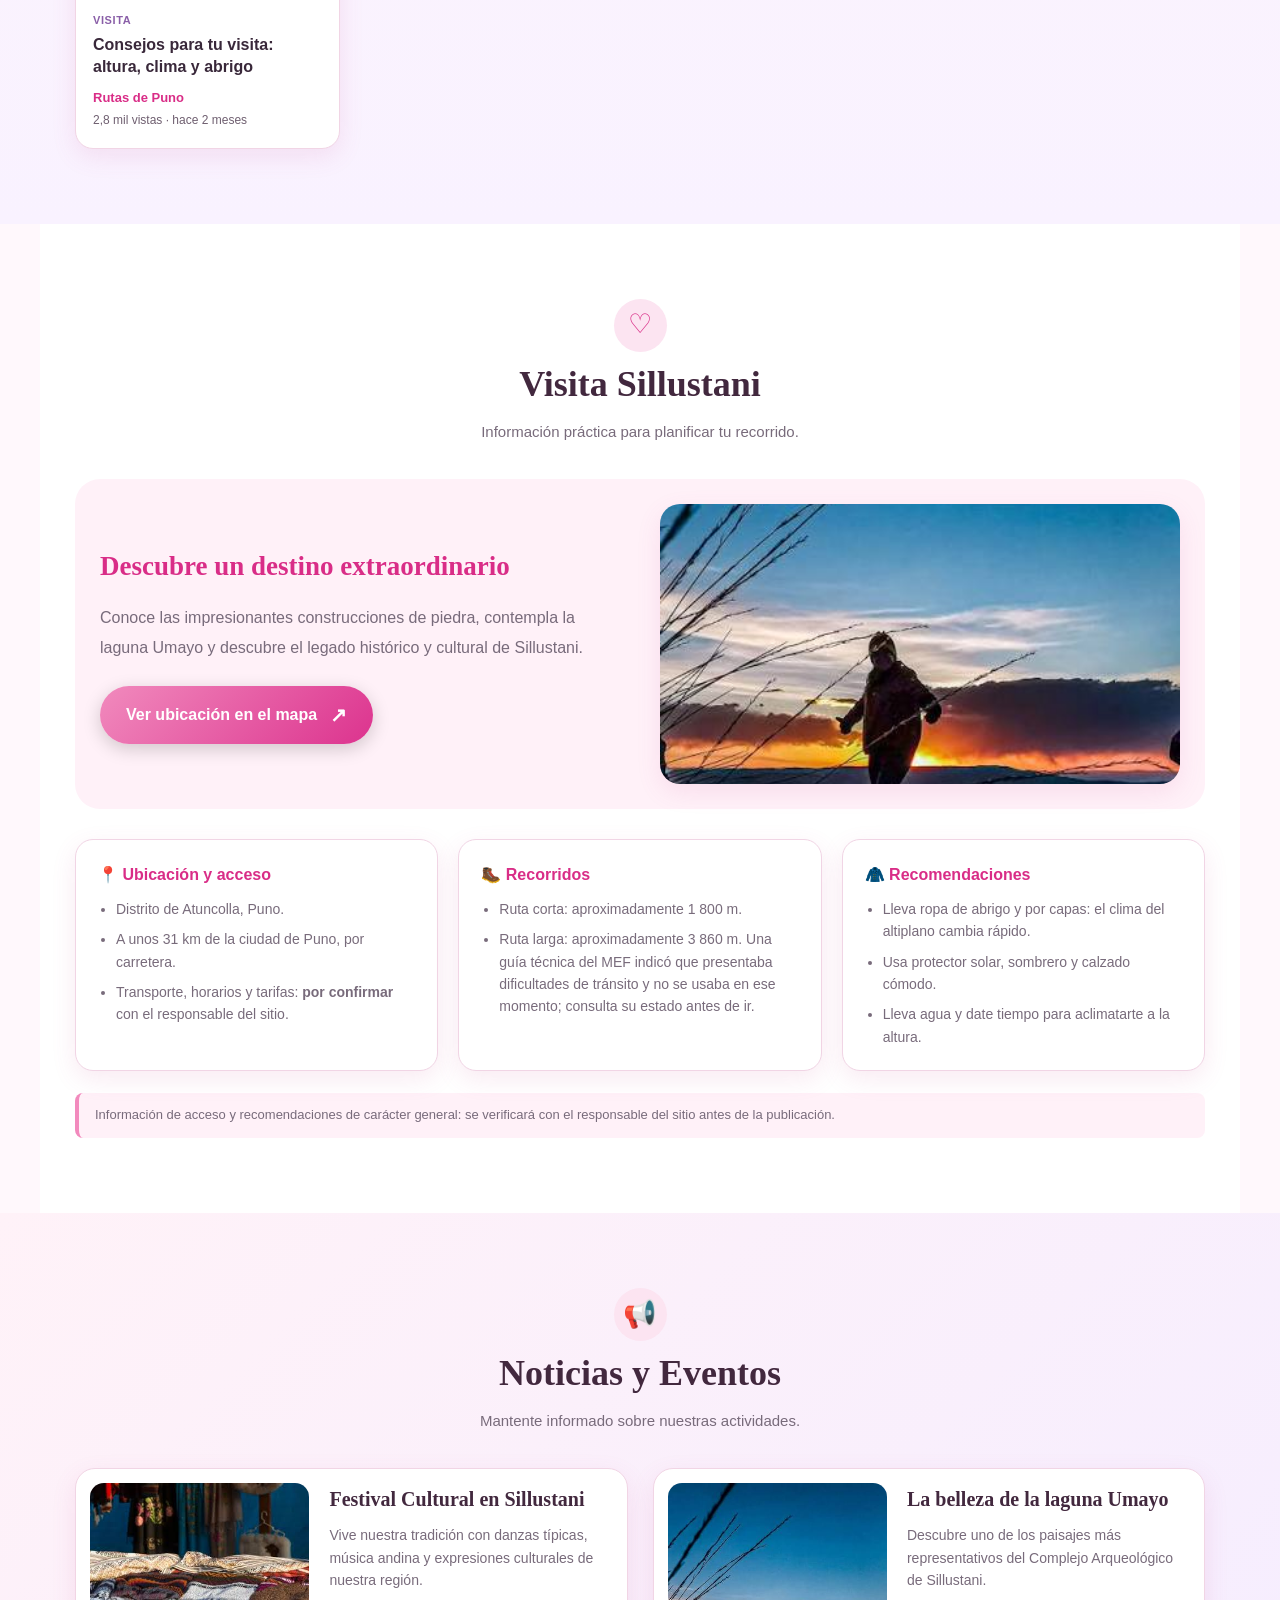
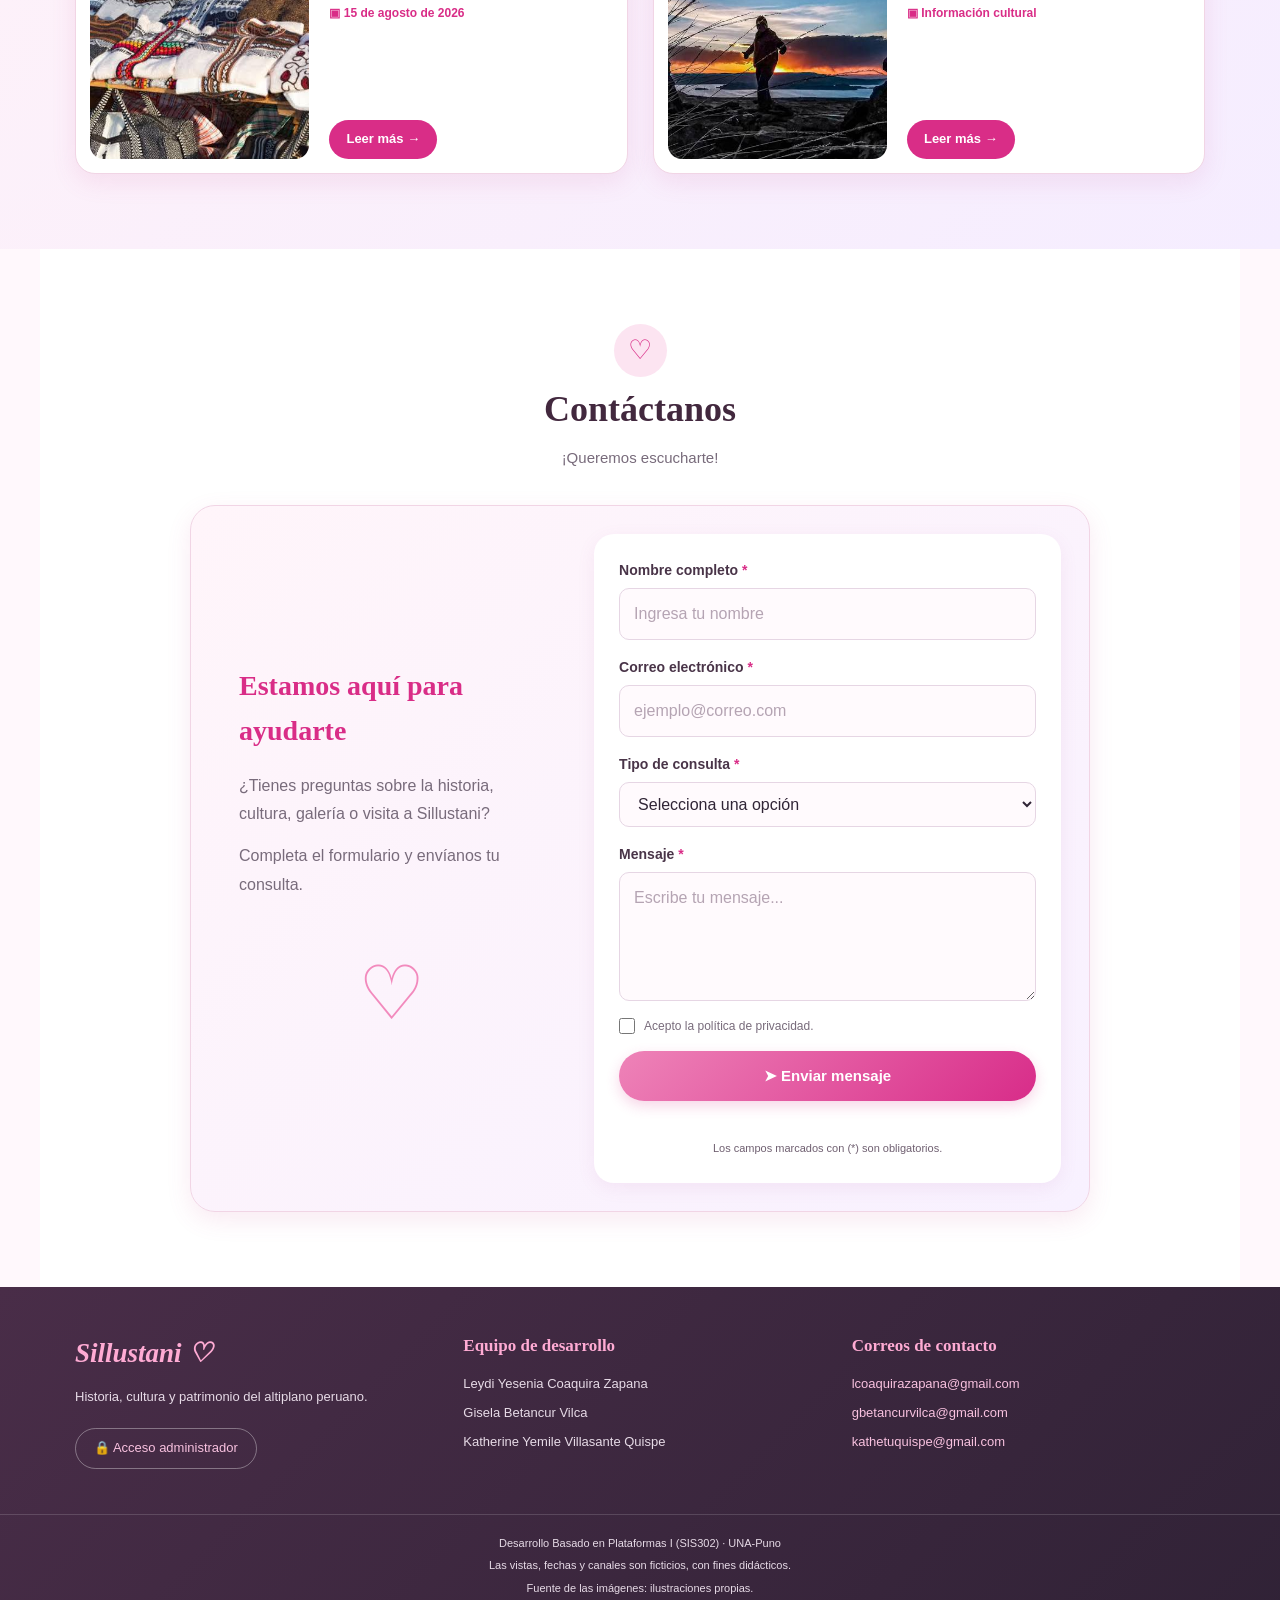
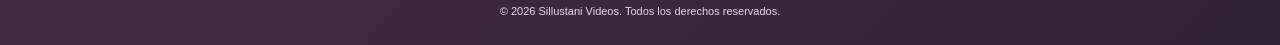
==== commit 6d5056ba: "Add files via upload" ====
--- a/sillustani/index.html
+++ b/sillustani/index.html
@@ -1,4 +1,3 @@
-
 <!DOCTYPE html>
 <html lang="es">
 
@@ -10,6 +9,7 @@
         content="Descubre el Complejo Arqueológico de Sillustani, su historia, cultura, chullpas y paisajes de la laguna Umayo.">
 
     <meta name="author" content="Equipo Sillustani Videos">
+    <meta name="theme-color" content="#d92d87">
 
     <title>Sillustani Videos | Historia que inspira</title>
 
@@ -17,6 +17,8 @@
 </head>
 
 <body>
+
+    <a class="saltar" href="#contenido">Saltar al contenido</a>
 
     <!-- =========================================
          ENCABEZADO Y NAVEGACIÓN
@@ -38,11 +40,11 @@
 
             </a>
 
-            <!-- BUSCADOR -->
+            <!-- BUSCADOR (filtra el catálogo) -->
             <form class="buscador" id="buscador" action="#galeria" role="search">
 
                 <label class="oculto" for="buscar">
-                    Buscar contenido
+                    Buscar en el catálogo de videos y fotografías
                 </label>
 
                 <input
@@ -50,6 +52,7 @@
                     id="buscar"
                     name="q"
                     placeholder="Buscar en Sillustani..."
+                    autocomplete="off"
                 >
 
                 <button type="submit" aria-label="Buscar">
@@ -77,31 +80,12 @@
         <nav class="navegacion" id="navegacion" aria-label="Navegación principal">
 
             <ul>
-
-                <li>
-                    <a href="#inicio" class="enlace activo">Inicio</a>
-                </li>
-
-                <li>
-                    <a href="#historia" class="enlace">Conoce</a>
-                </li>
-
-                <li>
-                    <a href="#galeria" class="enlace">Galería</a>
-                </li>
-
-                <li>
-                    <a href="#visita" class="enlace">Visita</a>
-                </li>
-
-                <li>
-                    <a href="#noticias" class="enlace">Noticias</a>
-                </li>
-
-                <li>
-                    <a href="#contacto" class="enlace">Contacto</a>
-                </li>
-
+                <li><a href="#inicio" class="enlace activo" aria-current="true">Inicio</a></li>
+                <li><a href="#historia" class="enlace">Conoce</a></li>
+                <li><a href="#galeria" class="enlace">Galería</a></li>
+                <li><a href="#visita" class="enlace">Visita</a></li>
+                <li><a href="#noticias" class="enlace">Noticias</a></li>
+                <li><a href="#contacto" class="enlace">Contacto</a></li>
             </ul>
 
         </nav>
@@ -113,7 +97,7 @@
          CONTENIDO PRINCIPAL
     ========================================== -->
 
-    <main>
+    <main id="contenido" tabindex="-1">
 
         <!-- =====================================
              1. PORTADA PRINCIPAL
@@ -122,13 +106,14 @@
         <section class="portada" aria-labelledby="titulo-portada">
 
             <img
-            id="imagen-sillustani"
-            class="imagen-portada"
-            src="img/sillustani.jpg"
-            alt="Complejo arqueológico de Sillustani"
-            width="1600"
-            height="900"
->
+                id="imagen-sillustani"
+                class="imagen-portada"
+                src="img/sillustani.jpg"
+                alt="Complejo arqueológico de Sillustani"
+                width="1600"
+                height="900"
+                fetchpriority="high"
+            >
 
             <div class="fondo-portada"></div>
 
@@ -152,8 +137,8 @@
 
             </div>
 
-            <div class="indicadores" aria-label="Indicadores de imágenes">
-                <button type="button" class="punto seleccionado" data-indice="0" aria-label="Mostrar imagen 1"></button>
+            <div class="indicadores" role="group" aria-label="Imágenes de la portada">
+                <button type="button" class="punto seleccionado" data-indice="0" aria-label="Mostrar imagen 1" aria-current="true"></button>
                 <button type="button" class="punto" data-indice="1" aria-label="Mostrar imagen 2"></button>
                 <button type="button" class="punto" data-indice="2" aria-label="Mostrar imagen 3"></button>
                 <button type="button" class="punto" data-indice="3" aria-label="Mostrar imagen 4"></button>
@@ -163,7 +148,7 @@
 
 
         <!-- =====================================
-             2. HISTORIA Y CULTURA
+             2. HISTORIA Y CULTURA  (RF-01 / HU-01)
         ====================================== -->
 
         <section class="seccion historia" id="historia">
@@ -229,11 +214,77 @@
 
             </div>
 
+
+            <!-- RESEÑA HISTÓRICA -->
+            <div class="resena">
+
+                <h3>Reseña histórica</h3>
+
+                <ol class="linea-tiempo">
+                    <li>
+                        <strong>Ocupación Tiwanaku</strong>
+                        <span>Se registra presencia Tiwanaku en los alrededores del complejo.</span>
+                    </li>
+                    <li>
+                        <strong>Reino Qolla (Colla)</strong>
+                        <span>La península de Umayo fue un importante asentamiento del Reino Qolla, que destacó por la construcción de chullpas.</span>
+                    </li>
+                    <li>
+                        <strong>Influencia inca</strong>
+                        <span>Algunas construcciones muestran influencia inca.</span>
+                    </li>
+                </ol>
+
+            </div>
+
+
+            <!-- DATOS DE INTERÉS TURÍSTICO -->
+            <h3 class="titulo-bloque">Datos de interés</h3>
+
+            <div class="datos-interes">
+
+                <article class="dato-card">
+                    <span class="dato-icono" aria-hidden="true">📍</span>
+                    <h4>Ubicación</h4>
+                    <p>Distrito de Atuncolla, provincia y departamento de Puno, a unos 31 km de la ciudad de Puno, junto a la laguna Umayo.</p>
+                </article>
+
+                <article class="dato-card">
+                    <span class="dato-icono" aria-hidden="true">🏛️</span>
+                    <h4>Tipo de sitio</h4>
+                    <p>Sitio arqueológico de tipo cementerio: un complejo funerario formado por torres de piedra o chullpas.</p>
+                </article>
+
+                <article class="dato-card">
+                    <span class="dato-icono" aria-hidden="true">🪨</span>
+                    <h4>Las chullpas</h4>
+                    <p>Hay distintos tipos, según materiales, técnicas, formas y acabados: desde bloques de piedra labrados hasta mampostería irregular.</p>
+                </article>
+
+                <article class="dato-card">
+                    <span class="dato-icono" aria-hidden="true">🏺</span>
+                    <h4>Museo de sitio</h4>
+                    <p>Reúne colecciones relacionadas con las culturas Colla, Tiwanaku e Inca: cerámica, textiles, metales y materiales líticos.</p>
+                </article>
+
+                <article class="dato-card">
+                    <span class="dato-icono" aria-hidden="true">📷</span>
+                    <h4>Qué se puede hacer</h4>
+                    <p>Fotografía y filmación, observación del paisaje, de flora y fauna, caminatas y trekking.</p>
+                </article>
+
+            </div>
+
+            <p class="fuentes">
+                Fuentes: fichas del MINCETUR y del Ministerio de Cultura, guía técnica del MEF
+                y Guía de Museos del Perú 2023 (análisis documental).
+            </p>
+
         </section>
 
 
         <!-- =====================================
-             3. GALERÍA DE VIDEOS
+             3. CATÁLOGO AUDIOVISUAL  (RF-02, RF-03 / HU-02, HU-03)
         ====================================== -->
 
         <section class="seccion galeria" id="galeria">
@@ -245,325 +296,67 @@
                 <h2>Galería</h2>
 
                 <p>
-                    Conoce más sobre Sillustani ♡
+                    Videos y fotografías de Sillustani ♡
                 </p>
 
             </div>
 
 
-            <!-- CATEGORÍAS -->
-            <div class="categorias-galeria">
-
-                <a href="#videos-historia" class="categoria activa">
-                    Historia
-                </a>
-
-                <a href="#videos-visita" class="categoria">
-                    Videos
-                </a>
-
-                <a href="#visita" class="categoria">
-                    Lugares
-                </a>
-
-            </div>
-
-
-            <!-- VIDEOS DE HISTORIA -->
-            <div class="cuadricula-videos" id="videos-historia">
-
-
-                <article class="tarjeta-video">
-
-                    <a class="miniatura" href="#videos-historia">
-
-                        <img
-                            src="img/collas.jpg"
-                            alt="Ilustración de las chullpas al amanecer"
-                            width="640"
-                            height="360"
-                            loading="lazy"
-                        >
-
-                        <span class="duracion">09:15</span>
-
-                    </a>
-
-                    <div class="informacion-video">
-
-                        <h3>¿Quiénes fueron los collas?</h3>
-
-                        <p class="canal">Historia del Altiplano</p>
-
-                        <p class="datos">
-                            15 mil vistas · hace 1 semana
-                        </p>
-
-                    </div>
-
-                </article>
-
-
-                <article class="tarjeta-video">
-
-                    <a class="miniatura" href="#videos-historia">
-
-                        <img
-                            src="img/chullpas-incas.jpg"
-                            alt="Chullpas collas e incas de diferentes tamaños"
-                            width="640"
-                            height="360"
-                            loading="lazy"
-                        >
-
-                        <span class="duracion">14:02</span>
-
-                    </a>
-
-                    <div class="informacion-video">
-
-                        <h3>
-                            Chullpas collas e incas: ¿en qué se diferencian?
-                        </h3>
-
-                        <p class="canal">Historia del Altiplano</p>
-
-                        <p class="datos">
-                            6,7 mil vistas · hace 2 semanas
-                        </p>
-
-                    </div>
-
-                </article>
-
-
-                <article class="tarjeta-video">
-
-                    <a class="miniatura" href="#videos-historia">
-
-                        <img
-                            src="img/lagarto.jpg"
-                            alt="Representación de la chullpa del Lagarto"
-                            width="640"
-                            height="360"
-                            loading="lazy"
-                        >
-
-                        <span class="duracion">07:48</span>
-
-                    </a>
-
-                    <div class="informacion-video">
-
-                        <h3>
-                            La chullpa del Lagarto y su figura tallada
-                        </h3>
-
-                        <p class="canal">Puno Arqueológico</p>
-
-                        <p class="datos">
-                            4,1 mil vistas · hace 3 semanas
-                        </p>
-
-                    </div>
-
-                </article>
-
-
-                <article class="tarjeta-video">
-
-                    <a class="miniatura" href="#videos-historia">
-
-                        <img
-                            src="img/ritos.jpg"
-                            alt="Representación de chullpas al anochecer"
-                            width="640"
-                            height="360"
-                            loading="lazy"
-                        >
-
-                        <span class="duracion">11:30</span>
-
-                    </a>
-
-                    <div class="informacion-video">
-
-                        <h3>Ritos funerarios en el altiplano</h3>
-
-                        <p class="canal">Puno Arqueológico</p>
-
-                        <p class="datos">
-                            3,5 mil vistas · hace 1 mes
-                        </p>
-
-                    </div>
-
-                </article>
-
-            </div>
-
-
-            <!-- VIDEOS DE VISITA -->
-            <div class="subtitulo-galeria" id="videos-visita">
-
-                <h3>Descubre nuestros paisajes</h3>
+            <!-- FILTROS: categoría y tipo -->
+            <div class="barra-filtros">
+
+                <div class="categorias-galeria" role="group" aria-label="Filtrar por categoría">
+                    <button type="button" class="categoria activa" data-categoria="todas" aria-pressed="true">Todas</button>
+                    <button type="button" class="categoria" data-categoria="Historia" aria-pressed="false">Historia</button>
+                    <button type="button" class="categoria" data-categoria="Cultura" aria-pressed="false">Cultura</button>
+                    <button type="button" class="categoria" data-categoria="Paisajes" aria-pressed="false">Paisajes</button>
+                    <button type="button" class="categoria" data-categoria="Visita" aria-pressed="false">Visita</button>
+                </div>
+
+                <div class="filtro-tipo">
+                    <label for="filtro-tipo">Tipo</label>
+                    <select id="filtro-tipo">
+                        <option value="todos">Videos y fotos</option>
+                        <option value="Video">Solo videos</option>
+                        <option value="Foto">Solo fotografías</option>
+                    </select>
+                </div>
+
+            </div>
+
+            <p class="contador-resultados" id="contador-resultados" role="status" aria-live="polite"></p>
+
+            <!-- Las tarjetas se generan desde js/script.js -->
+            <div class="cuadricula-videos" id="catalogo"></div>
+
+            <p class="sin-resultados" id="sin-resultados" hidden>
+                No se encontraron recursos con esos filtros.
+                <button type="button" class="boton-texto" id="limpiar-filtros">Limpiar filtros</button>
+            </p>
+
+            <noscript>
+                <p class="sin-resultados">
+                    El catálogo necesita JavaScript activado para mostrarse.
+                </p>
+            </noscript>
+
+        </section>
+
+
+        <!-- =====================================
+             4. VISITA SILLUSTANI  (RF-04 / HU-04)
+        ====================================== -->
+
+        <section class="seccion visita" id="visita">
+
+            <div class="encabezado-seccion centrado">
+
+                <span class="icono-seccion" aria-hidden="true">♡</span>
+
+                <h2>Visita Sillustani</h2>
 
                 <p>
-                    Explora los lugares más representativos de Sillustani.
-                </p>
-
-            </div>
-
-
-            <div class="cuadricula-videos">
-
-
-                <article class="tarjeta-video">
-
-                    <a class="miniatura" href="#visita">
-
-                        <img
-                            src="img/como-llegar.jpg"
-                            alt="Camino hacia las chullpas de Sillustani"
-                            width="640"
-                            height="360"
-                            loading="lazy"
-                        >
-
-                        <span class="duracion">06:45</span>
-
-                    </a>
-
-                    <div class="informacion-video">
-
-                        <h3>Cómo llegar a Sillustani desde Puno</h3>
-
-                        <p class="canal">Rutas de Puno</p>
-
-                        <p class="datos">
-                            9,3 mil vistas · hace 5 días
-                        </p>
-
-                    </div>
-
-                </article>
-
-
-                <article class="tarjeta-video">
-
-                    <a class="miniatura" href="#visita">
-
-                        <img
-                            src="img/atardecer.jpg"
-                            alt="Atardecer sobre la laguna Umayo"
-                            width="640"
-                            height="360"
-                            loading="lazy"
-                        >
-
-                        <span class="duracion">04:20</span>
-
-                    </a>
-
-                    <div class="informacion-video">
-
-                        <h3>Atardecer en la laguna Umayo</h3>
-
-                        <p class="canal">Sillustani Videos</p>
-
-                        <p class="datos">
-                            21 mil vistas · hace 2 semanas
-                        </p>
-
-                    </div>
-
-                </article>
-
-
-                <article class="tarjeta-video">
-
-                    <a class="miniatura" href="#visita">
-
-                        <img
-                            src="img/artesania.jpg"
-                            alt="Artesanía y textiles de la región Puno"
-                            width="640"
-                            height="360"
-                            loading="lazy"
-                        >
-
-                        <span class="duracion">10:05</span>
-
-                    </a>
-
-                    <div class="informacion-video">
-
-                        <h3>
-                            Artesanía y textiles a la entrada del complejo
-                        </h3>
-
-                        <p class="canal">Hecho en Puno</p>
-
-                        <p class="datos">
-                            5,9 mil vistas · hace 1 mes
-                        </p>
-
-                    </div>
-
-                </article>
-
-
-                <article class="tarjeta-video">
-
-                    <a class="miniatura" href="#visita">
-
-                        <img
-                            src="img/consejos.jpg"
-                            alt="Paisaje del Complejo Arqueológico de Sillustani"
-                            width="640"
-                            height="360"
-                            loading="lazy"
-                        >
-
-                        <span class="duracion">08:20</span>
-
-                    </a>
-
-                    <div class="informacion-video">
-
-                        <h3>
-                            Consejos para tu visita: altura, clima y abrigo
-                        </h3>
-
-                        <p class="canal">Rutas de Puno</p>
-
-                        <p class="datos">
-                            2,8 mil vistas · hace 2 meses
-                        </p>
-
-                    </div>
-
-                </article>
-
-            </div>
-
-        </section>
-
-
-        <!-- =====================================
-             4. VISITA SILLUSTANI
-        ====================================== -->
-
-        <section class="seccion visita" id="visita">
-
-            <div class="encabezado-seccion centrado">
-
-                <span class="icono-seccion" aria-hidden="true">♡</span>
-
-                <h2>Visita Sillustani</h2>
-
-                <p>
-                    Vive una experiencia inolvidable en el Altiplano.
+                    Información práctica para planificar tu recorrido.
                 </p>
 
             </div>
@@ -581,8 +374,13 @@
                         histórico y cultural de Sillustani.
                     </p>
 
-                    <a href="#contacto" class="boton-principal">
-                        Más información →
+                    <a
+                        href="https://www.google.com/maps/search/?api=1&query=Complejo+Arqueologico+de+Sillustani"
+                        class="boton-principal"
+                        target="_blank"
+                        rel="noopener noreferrer"
+                    >
+                        Ver ubicación en el mapa <span aria-hidden="true">↗</span>
                     </a>
 
                 </div>
@@ -602,6 +400,42 @@
 
             </div>
 
+
+            <div class="info-visita">
+
+                <article class="tarjeta-info">
+                    <h4>📍 Ubicación y acceso</h4>
+                    <ul>
+                        <li>Distrito de Atuncolla, Puno.</li>
+                        <li>A unos 31 km de la ciudad de Puno, por carretera.</li>
+                        <li>Transporte, horarios y tarifas: <strong>por confirmar</strong> con el responsable del sitio.</li>
+                    </ul>
+                </article>
+
+                <article class="tarjeta-info">
+                    <h4>🥾 Recorridos</h4>
+                    <ul>
+                        <li>Ruta corta: aproximadamente 1 800 m.</li>
+                        <li>Ruta larga: aproximadamente 3 860 m. Una guía técnica del MEF indicó que presentaba dificultades de tránsito y no se usaba en ese momento; consulta su estado antes de ir.</li>
+                    </ul>
+                </article>
+
+                <article class="tarjeta-info">
+                    <h4>🧥 Recomendaciones</h4>
+                    <ul>
+                        <li>Lleva ropa de abrigo y por capas: el clima del altiplano cambia rápido.</li>
+                        <li>Usa protector solar, sombrero y calzado cómodo.</li>
+                        <li>Lleva agua y date tiempo para aclimatarte a la altura.</li>
+                    </ul>
+                </article>
+
+            </div>
+
+            <p class="aviso-verificar">
+                Información de acceso y recomendaciones de carácter general:
+                se verificará con el responsable del sitio antes de la publicación.
+            </p>
+
         </section>
 
 
@@ -623,92 +457,11 @@
 
             </div>
 
-
-            <div class="contenedor-noticias">
-
-
-                <article class="tarjeta-noticia">
-
-                    <img
-                        src="img/artesania.jpg"
-                        alt="Artesanía y expresiones culturales de Puno"
-                        width="640"
-                        height="360"
-                        loading="lazy"
-                    >
-
-                    <div class="contenido-noticia">
-
-                        <h3>Festival Cultural en Sillustani</h3>
-
-                        <p>
-                            Vive nuestra tradición con danzas típicas,
-                            música andina y expresiones culturales
-                            de nuestra región.
-                        </p>
-
-                        <p class="fecha-noticia">
-                            ▣ 15 de agosto de 2026
-                        </p>
-
-                        <a href="#contacto" class="boton-noticia">
-                            Leer más →
-                        </a>
-
-                    </div>
-
-                </article>
-
-
-                <article class="tarjeta-noticia">
-
-                    <img
-                        src="img/atardecer.jpg"
-                        alt="Atardecer en la laguna Umayo"
-                        width="640"
-                        height="360"
-                        loading="lazy"
-                    >
-
-                    <div class="contenido-noticia">
-
-                        <h3>La belleza de la laguna Umayo</h3>
-
-                        <p>
-                            Descubre uno de los paisajes más representativos
-                            del Complejo Arqueológico de Sillustani.
-                        </p>
-
-                        <p class="fecha-noticia">
-                            ▣ Información cultural
-                        </p>
-
-                        <a href="#visita" class="boton-noticia">
-                            Leer más →
-                        </a>
-
-                    </div>
-
-                </article>
-
-            </div>
+            <!-- Las noticias se generan desde js/script.js -->
+            <div class="contenedor-noticias" id="contenedor-noticias"></div>
 
         </section>
 
-<!-- =====================================
-             DATOS DE SILLUSTANI 
-        ====================================== -->
-        <section class="seccion noticias"   id="datos-sillustani">
-            <div class="encabezado-seccion centrado">
-        <h2>Datos de Sillustani</h2>
-                <p>
-                     Conoce algunos datos importantes de nuestro patrimonio.
-                </p>
-            </div>
-            <div class="contenedor-noticias"  id="contenedor-datos">
-            </div>
-        </section>
-        
 
         <!-- =====================================
              6. FORMULARIO PRINCIPAL
@@ -759,13 +512,10 @@
                     method="post"
                 >
 
-
                     <div class="campo">
-
                         <label for="nombre">
                             Nombre completo <span>*</span>
                         </label>
-
                         <input
                             type="text"
                             id="nombre"
@@ -776,16 +526,12 @@
                             autocomplete="name"
                             required
                         >
-
                     </div>
 
-
                     <div class="campo">
-
                         <label for="correo">
                             Correo electrónico <span>*</span>
                         </label>
-
                         <input
                             type="email"
                             id="correo"
@@ -795,57 +541,26 @@
                             autocomplete="email"
                             required
                         >
-
                     </div>
 
-
                     <div class="campo">
-
                         <label for="tipo-consulta">
                             Tipo de consulta <span>*</span>
                         </label>
-
-                        <select
-                            id="tipo-consulta"
-                            name="tipo-consulta"
-                            required
-                        >
-
-                            <option value="">
-                                Selecciona una opción
-                            </option>
-
-                            <option value="informacion">
-                                Información general
-                            </option>
-
-                            <option value="historia">
-                                Historia y cultura
-                            </option>
-
-                            <option value="visita">
-                                Información para visitar
-                            </option>
-
-                            <option value="galeria">
-                                Videos y galería
-                            </option>
-
-                            <option value="otro">
-                                Otro
-                            </option>
-
+                        <select id="tipo-consulta" name="tipo-consulta" required>
+                            <option value="">Selecciona una opción</option>
+                            <option value="informacion">Información general</option>
+                            <option value="historia">Historia y cultura</option>
+                            <option value="visita">Información para visitar</option>
+                            <option value="galeria">Videos y galería</option>
+                            <option value="otro">Otro</option>
                         </select>
-
                     </div>
 
-
                     <div class="campo">
-
                         <label for="mensaje">
                             Mensaje <span>*</span>
                         </label>
-
                         <textarea
                             id="mensaje"
                             name="mensaje"
@@ -855,30 +570,18 @@
                             rows="4"
                             required
                         ></textarea>
-
                     </div>
 
-
                     <div class="privacidad">
-
-                        <input
-                            type="checkbox"
-                            id="aceptar"
-                            name="aceptar"
-                            required
-                        >
-
+                        <input type="checkbox" id="aceptar" name="aceptar" required>
                         <label for="aceptar">
                             Acepto la política de privacidad.
                         </label>
-
                     </div>
-
 
                     <button type="submit" class="boton-enviar">
                         ➤ Enviar mensaje
                     </button>
-
 
                     <p
                         class="mensaje-resultado"
@@ -887,7 +590,6 @@
                         aria-live="polite"
                     ></p>
 
-
                     <p class="nota-formulario">
                         Los campos marcados con (*) son obligatorios.
                     </p>
@@ -909,7 +611,6 @@
 
         <div class="contenido-footer">
 
-
             <!-- IDENTIDAD -->
             <div class="footer-marca">
 
@@ -919,8 +620,11 @@
                     Historia, cultura y patrimonio del altiplano peruano.
                 </p>
 
-            </div>
-
+                <button type="button" class="boton-admin" id="abrir-admin">
+                    🔒 Acceso administrador
+                </button>
+
+            </div>
 
             <!-- INTEGRANTES -->
             <div class="footer-integrantes">
@@ -928,36 +632,19 @@
                 <h3>Equipo de desarrollo</h3>
 
                 <p>Leydi Yesenia Coaquira Zapana</p>
-
                 <p>Gisela Betancur Vilca</p>
-
                 <p>Katherine Yemile Villasante Quispe</p>
 
             </div>
-
 
             <!-- CONTACTOS -->
             <div class="footer-contactos">
 
                 <h3>Correos de contacto</h3>
 
-                <p>
-                    <a href="mailto:lcoaquirazapana@gmail.com">
-                        lcoaquirazapana@gmail.com
-                    </a>
-                </p>
-
-                <p>
-                    <a href="mailto:gbetancurvilca@gmail.com">
-                        gbetancurvilca@gmail.com
-                    </a>
-                </p>
-
-                <p>
-                    <a href="mailto:kathetuquispe@gmail.com">
-                        kathetuquispe@gmail.com
-                    </a>
-                </p>
+                <p><a href="mailto:lcoaquirazapana@gmail.com">lcoaquirazapana@gmail.com</a></p>
+                <p><a href="mailto:gbetancurvilca@gmail.com">gbetancurvilca@gmail.com</a></p>
+                <p><a href="mailto:kathetuquispe@gmail.com">kathetuquispe@gmail.com</a></p>
 
             </div>
 
@@ -967,26 +654,115 @@
         <!-- DERECHOS Y CRÉDITOS -->
         <div class="copyright">
 
-            <p>
-                Desarrollo Basado en Plataformas I (SIS302) · UNA-Puno
-            </p>
-
-            <p>
-                Las vistas, fechas y canales son ficticios,
-                con fines didácticos.
-            </p>
-
-            <p>
-                Fuente de las imágenes: ilustraciones propias.
-            </p>
-
-            <p>
-                © 2026 Sillustani Videos. Todos los derechos reservados.
-            </p>
+            <p>Desarrollo Basado en Plataformas I (SIS302) · UNA-Puno</p>
+
+            <p>Las vistas, fechas y canales son ficticios, con fines didácticos.</p>
+
+            <p>Fuente de las imágenes: ilustraciones propias.</p>
+
+            <p>© 2026 Sillustani Videos. Todos los derechos reservados.</p>
 
         </div>
 
     </footer>
+
+
+    <!-- =========================================
+         VISOR DE FOTOS Y VIDEOS  (RF-03 / HU-03)
+    ========================================== -->
+
+    <dialog id="visor" class="dialogo dialogo-visor" aria-labelledby="visor-titulo">
+
+        <div class="dialogo-cabecera">
+            <p class="visor-categoria" id="visor-categoria"></p>
+            <button type="button" class="cerrar-dialogo" data-cerrar aria-label="Cerrar visor">✕</button>
+        </div>
+
+        <div class="visor-media" id="visor-media"></div>
+
+        <div class="visor-texto">
+            <h2 id="visor-titulo"></h2>
+            <p class="visor-meta" id="visor-meta"></p>
+            <p id="visor-descripcion"></p>
+        </div>
+
+        <div class="visor-navegacion">
+            <button type="button" class="boton-texto" id="visor-anterior">← Anterior</button>
+            <span id="visor-posicion" aria-live="polite"></span>
+            <button type="button" class="boton-texto" id="visor-siguiente">Siguiente →</button>
+        </div>
+
+    </dialog>
+
+
+    <!-- =========================================
+         INICIO DE SESIÓN DEL ADMINISTRADOR  (RF-05)
+    ========================================== -->
+
+    <dialog id="dialogo-login" class="dialogo dialogo-login" aria-labelledby="login-titulo">
+
+        <div class="dialogo-cabecera">
+            <h2 id="login-titulo">Acceso administrador</h2>
+            <button type="button" class="cerrar-dialogo" data-cerrar aria-label="Cerrar">✕</button>
+        </div>
+
+        <form id="form-login" autocomplete="off">
+
+            <div class="campo">
+                <label for="login-usuario">Usuario</label>
+                <input type="text" id="login-usuario" name="usuario" autocomplete="username" required>
+            </div>
+
+            <div class="campo">
+                <label for="login-clave">Contraseña</label>
+                <input type="password" id="login-clave" name="clave" autocomplete="current-password" required>
+            </div>
+
+            <button type="submit" class="boton-enviar">Ingresar</button>
+
+            <p class="mensaje-error" id="login-error" role="alert"></p>
+
+        </form>
+
+    </dialog>
+
+
+    <!-- =========================================
+         PANEL DE ADMINISTRACIÓN  (RF-05 / HU-05)
+    ========================================== -->
+
+    <dialog id="dialogo-admin" class="dialogo dialogo-ancho" aria-labelledby="admin-titulo">
+
+        <div class="dialogo-cabecera">
+            <h2 id="admin-titulo">Panel de administración</h2>
+            <div class="acciones-cabecera">
+                <button type="button" class="boton-texto" id="cerrar-sesion">Cerrar sesión</button>
+                <button type="button" class="cerrar-dialogo" data-cerrar aria-label="Cerrar panel">✕</button>
+            </div>
+        </div>
+
+        <div class="pestanas" role="group" aria-label="Qué deseas administrar">
+            <button type="button" class="pestana activa" data-coleccion="recursos" aria-pressed="true">Videos y fotos</button>
+            <button type="button" class="pestana" data-coleccion="noticias" aria-pressed="false">Noticias</button>
+        </div>
+
+        <div class="admin-cuerpo">
+
+            <section class="admin-lista" aria-labelledby="admin-lista-titulo">
+                <h3 id="admin-lista-titulo"></h3>
+                <ul id="lista-admin"></ul>
+                <button type="button" class="boton-texto peligro" id="restaurar">Restaurar contenido original</button>
+            </section>
+
+            <section class="admin-formulario" aria-labelledby="admin-form-titulo">
+                <h3 id="admin-form-titulo"></h3>
+                <form id="form-admin"></form>
+                <p class="mensaje-resultado" id="mensaje-admin" role="status" aria-live="polite"></p>
+            </section>
+
+        </div>
+
+    </dialog>
 
 
     <!-- =========================================
@@ -997,4 +773,4 @@
 
 </body>
 
-</html>
+</html>
--- a/sillustani/css/estilos.css
+++ b/sillustani/css/estilos.css
@@ -1,4 +1,3 @@
-
 /* =====================================================
    SILLUSTANI VIDEOS
    Diseño visual: rosado, elegante y moderno
@@ -1399,3 +1398,699 @@
         font-size: 24px;
     }
 }
+
+
+/* =====================================================
+   18. MEJORAS (versión 2)
+   Todo lo que sigue se agregó al final para no alterar
+   el diseño original.
+   ===================================================== */
+
+
+/* ---------- Contraste (accesibilidad AA) ---------- */
+
+.datos,
+.nota-formulario {
+    color: #6f5f70;
+}
+
+.enlace.activo,
+.categoria.activa,
+.boton-noticia,
+.buscador button {
+    background: var(--rosa-fuerte);
+    border-color: var(--rosa-fuerte);
+}
+
+.enlace.activo:hover,
+.categoria.activa:hover,
+.boton-noticia:hover,
+.buscador button:hover {
+    background: #b81f72;
+}
+
+.mensaje-resultado {
+    min-height: 1.2em;
+}
+
+
+/* ---------- Enlace "Saltar al contenido" ---------- */
+
+.saltar {
+    position: absolute;
+    left: 12px;
+    top: -60px;
+    z-index: 300;
+
+    padding: 10px 18px;
+    border-radius: 0 0 12px 12px;
+
+    background: var(--rosa-fuerte);
+    color: white;
+    font-weight: bold;
+}
+
+.saltar:focus {
+    top: 0;
+}
+
+main:focus {
+    outline: none;
+}
+
+
+/* ---------- Botones reutilizables ---------- */
+
+.boton-texto {
+    padding: 8px 16px;
+
+    border: 1px solid var(--borde);
+    border-radius: 20px;
+
+    background: white;
+    color: var(--rosa-fuerte);
+
+    font-size: 14px;
+    font-weight: 600;
+    transition: 0.3s;
+}
+
+.boton-texto:hover:not(:disabled) {
+    background: var(--rosa-claro);
+}
+
+.boton-texto:disabled {
+    opacity: 0.4;
+    cursor: not-allowed;
+}
+
+.boton-texto.peligro {
+    color: #b3261e;
+    border-color: #f0c4c0;
+}
+
+.boton-texto.peligro:hover:not(:disabled) {
+    background: #fdeceb;
+}
+
+
+/* ---------- Historia: reseña y datos de interés ---------- */
+
+.resena {
+    margin-top: 50px;
+}
+
+.resena h3,
+.titulo-bloque {
+    font-size: 25px;
+    color: var(--rosa-fuerte);
+    margin-bottom: 18px;
+}
+
+.titulo-bloque {
+    margin-top: 50px;
+}
+
+.linea-tiempo {
+    list-style: none;
+    border-left: 3px solid var(--rosa-medio);
+    padding-left: 24px;
+    display: grid;
+    gap: 18px;
+}
+
+.linea-tiempo li {
+    position: relative;
+    display: flex;
+    flex-direction: column;
+    gap: 2px;
+}
+
+.linea-tiempo li::before {
+    content: "";
+    position: absolute;
+    left: -33px;
+    top: 7px;
+
+    width: 13px;
+    height: 13px;
+    border-radius: 50%;
+
+    background: var(--rosa-fuerte);
+    border: 3px solid white;
+}
+
+.linea-tiempo strong {
+    color: #42283e;
+}
+
+.linea-tiempo span {
+    color: var(--texto-secundario);
+}
+
+.datos-interes {
+    display: grid;
+    grid-template-columns: repeat(auto-fit, minmax(210px, 1fr));
+    gap: 20px;
+}
+
+.dato-card {
+    padding: 22px;
+
+    background: var(--rosa-suave);
+    border: 1px solid var(--borde);
+    border-radius: var(--radio);
+}
+
+.dato-icono {
+    display: block;
+    margin-bottom: 8px;
+    font-size: 28px;
+}
+
+.dato-card h4 {
+    margin-bottom: 6px;
+    color: #42283e;
+}
+
+.dato-card p {
+    font-size: 14px;
+    line-height: 1.6;
+}
+
+.fuentes {
+    margin-top: 28px;
+    font-size: 12px;
+    color: #6f5f70;
+}
+
+
+/* ---------- Catálogo: filtros y tarjetas ---------- */
+
+.barra-filtros {
+    display: flex;
+    flex-wrap: wrap;
+    align-items: center;
+    justify-content: center;
+    gap: 14px 26px;
+    margin-bottom: 18px;
+}
+
+.barra-filtros .categorias-galeria {
+    margin-bottom: 0;
+}
+
+button.categoria {
+    cursor: pointer;
+}
+
+.filtro-tipo {
+    display: flex;
+    align-items: center;
+    gap: 8px;
+}
+
+.filtro-tipo label {
+    font-size: 14px;
+    font-weight: 600;
+    color: #57445d;
+}
+
+.filtro-tipo select {
+    padding: 9px 14px;
+
+    border: 1px solid #e7d7eb;
+    border-radius: 25px;
+
+    background: white;
+    color: var(--texto);
+    font-size: 14px;
+}
+
+.contador-resultados {
+    margin-bottom: 22px;
+    text-align: center;
+    font-size: 13px;
+    color: #6f5f70;
+}
+
+.sin-resultados {
+    padding: 35px 15px;
+    text-align: center;
+}
+
+.sin-resultados[hidden] {
+    display: none;
+}
+
+.sin-resultados .boton-texto {
+    margin-left: 8px;
+}
+
+/* La miniatura ahora es un botón */
+button.miniatura {
+    width: 100%;
+    padding: 0;
+    border: none;
+    background: #3b2a3a;
+    cursor: pointer;
+}
+
+.insignia {
+    position: absolute;
+    left: 10px;
+    top: 10px;
+
+    padding: 3px 10px;
+    border-radius: 20px;
+
+    background: rgba(255, 255, 255, 0.92);
+    color: #42283e;
+
+    font-size: 11px;
+    font-weight: bold;
+}
+
+.insignia-video {
+    background: var(--rosa-fuerte);
+    color: white;
+}
+
+.reproducir {
+    position: absolute;
+    left: 50%;
+    top: 50%;
+    transform: translate(-50%, -50%);
+
+    width: 48px;
+    height: 48px;
+
+    display: grid;
+    place-items: center;
+
+    border-radius: 50%;
+    background: rgba(255, 255, 255, 0.9);
+    color: var(--rosa-fuerte);
+    font-size: 18px;
+    padding-left: 3px;
+
+    box-shadow: 0 4px 14px rgba(0, 0, 0, 0.25);
+    transition: transform 0.3s;
+}
+
+.tarjeta-video:hover .reproducir {
+    transform: translate(-50%, -50%) scale(1.12);
+}
+
+.etiqueta-categoria {
+    margin-bottom: 4px;
+
+    font-size: 11px;
+    font-weight: bold;
+    letter-spacing: 0.6px;
+    text-transform: uppercase;
+    color: #8a5fa8;
+}
+
+
+/* ---------- Visita: información práctica ---------- */
+
+.info-visita {
+    display: grid;
+    grid-template-columns: repeat(auto-fit, minmax(260px, 1fr));
+    gap: 20px;
+    margin-top: 30px;
+}
+
+.tarjeta-info {
+    padding: 22px;
+
+    background: white;
+    border: 1px solid var(--borde);
+    border-radius: var(--radio);
+    box-shadow: var(--sombra);
+}
+
+.tarjeta-info h4 {
+    margin-bottom: 10px;
+    color: var(--rosa-fuerte);
+}
+
+.tarjeta-info ul {
+    padding-left: 18px;
+    display: grid;
+    gap: 8px;
+
+    font-size: 14px;
+    color: var(--texto-secundario);
+}
+
+.aviso-verificar {
+    margin-top: 22px;
+    padding: 12px 16px;
+
+    border-left: 4px solid var(--rosa-medio);
+    border-radius: 8px;
+
+    background: var(--rosa-suave);
+    font-size: 13px;
+}
+
+
+/* ---------- Pie de página: acceso admin ---------- */
+
+.boton-admin {
+    margin-top: 12px;
+    padding: 9px 18px;
+
+    border: 1px solid rgba(255, 255, 255, 0.35);
+    border-radius: 22px;
+
+    background: transparent;
+    color: #f8c1df;
+    font-size: 13px;
+    transition: 0.3s;
+}
+
+.boton-admin:hover {
+    background: rgba(255, 255, 255, 0.12);
+    color: white;
+}
+
+
+/* ---------- Ventanas (visor, login, panel) ---------- */
+
+.dialogo {
+    width: min(92vw, 520px);
+    max-height: 92vh;
+    margin: auto;
+    padding: 22px;
+    overflow-y: auto;
+
+    border: none;
+    border-radius: 22px;
+
+    background: white;
+    color: var(--texto);
+    box-shadow: 0 25px 70px rgba(48, 24, 43, 0.4);
+}
+
+.dialogo::backdrop {
+    background: rgba(37, 20, 35, 0.65);
+    backdrop-filter: blur(3px);
+}
+
+.dialogo-cabecera {
+    display: flex;
+    align-items: center;
+    justify-content: space-between;
+    gap: 12px;
+    margin-bottom: 16px;
+}
+
+.dialogo-cabecera h2 {
+    font-size: 24px;
+    color: #42283e;
+}
+
+.acciones-cabecera {
+    display: flex;
+    align-items: center;
+    gap: 10px;
+}
+
+.cerrar-dialogo {
+    width: 38px;
+    height: 38px;
+    flex-shrink: 0;
+
+    border: none;
+    border-radius: 50%;
+
+    background: var(--rosa-claro);
+    color: var(--rosa-fuerte);
+    font-size: 16px;
+    transition: 0.3s;
+}
+
+.cerrar-dialogo:hover {
+    background: var(--rosa-principal);
+    color: white;
+}
+
+.mensaje-error {
+    margin-top: 12px;
+    min-height: 1.2em;
+    font-size: 13px;
+    color: #b3261e;
+}
+
+
+/* ---------- Visor ---------- */
+
+.dialogo-visor {
+    width: min(94vw, 860px);
+}
+
+.visor-categoria {
+    font-size: 12px;
+    font-weight: bold;
+    letter-spacing: 0.6px;
+    text-transform: uppercase;
+    color: #8a5fa8;
+}
+
+.visor-media {
+    overflow: hidden;
+    border-radius: 14px;
+    background: #2a1c29;
+}
+
+.visor-media img,
+.visor-media video,
+.visor-media iframe {
+    display: block;
+    width: 100%;
+    aspect-ratio: 16 / 9;
+    object-fit: contain;
+    border: none;
+}
+
+.visor-aviso {
+    padding: 8px 12px;
+    background: #fff1f8;
+    font-size: 12px;
+    text-align: center;
+}
+
+.visor-texto {
+    margin-top: 16px;
+}
+
+.visor-texto h2 {
+    font-size: 24px;
+    color: #42283e;
+    margin-bottom: 4px;
+}
+
+.visor-meta {
+    margin-bottom: 10px;
+    font-size: 13px;
+    color: #6f5f70;
+}
+
+.visor-navegacion {
+    display: flex;
+    align-items: center;
+    justify-content: space-between;
+    gap: 10px;
+    margin-top: 18px;
+
+    font-size: 13px;
+    color: #6f5f70;
+}
+
+
+/* ---------- Panel de administración ---------- */
+
+.dialogo-ancho {
+    width: min(96vw, 980px);
+}
+
+.pestanas {
+    display: flex;
+    gap: 10px;
+    margin-bottom: 18px;
+}
+
+.pestana {
+    padding: 9px 20px;
+
+    border: 1px solid #e7d7eb;
+    border-radius: 25px;
+
+    background: white;
+    color: #57445d;
+    font-weight: 600;
+    font-size: 14px;
+}
+
+.pestana.activa {
+    background: var(--rosa-fuerte);
+    border-color: var(--rosa-fuerte);
+    color: white;
+}
+
+.admin-cuerpo {
+    display: grid;
+    grid-template-columns: 1fr 1.1fr;
+    gap: 26px;
+    align-items: start;
+}
+
+.admin-lista h3,
+.admin-formulario h3 {
+    margin-bottom: 12px;
+    font-size: 19px;
+    color: var(--rosa-fuerte);
+}
+
+#lista-admin {
+    list-style: none;
+    display: grid;
+    gap: 8px;
+
+    max-height: 52vh;
+    margin-bottom: 14px;
+    overflow-y: auto;
+    padding-right: 4px;
+}
+
+#lista-admin li {
+    display: flex;
+    align-items: center;
+    justify-content: space-between;
+    gap: 10px;
+
+    padding: 10px 12px;
+
+    border: 1px solid var(--borde);
+    border-radius: 12px;
+    background: var(--rosa-suave);
+}
+
+.admin-item-texto {
+    min-width: 0;
+    display: flex;
+    flex-direction: column;
+}
+
+.admin-item-texto strong {
+    font-size: 14px;
+    overflow-wrap: anywhere;
+}
+
+.admin-item-texto small {
+    font-size: 12px;
+    color: #6f5f70;
+}
+
+.admin-item-acciones {
+    display: flex;
+    flex-shrink: 0;
+    gap: 6px;
+}
+
+.admin-item-acciones .boton-texto {
+    padding: 6px 12px;
+    font-size: 12px;
+}
+
+.admin-vacio {
+    justify-content: center !important;
+    font-size: 14px;
+}
+
+.admin-formulario .campo {
+    margin-bottom: 12px;
+}
+
+.ayuda-campo {
+    font-size: 12px;
+    color: #6f5f70;
+}
+
+.acciones-form {
+    display: flex;
+    flex-wrap: wrap;
+    align-items: center;
+    gap: 10px;
+}
+
+.acciones-form .boton-enviar {
+    width: auto;
+    padding: 12px 28px;
+}
+
+
+/* ---------- Tablet ---------- */
+
+@media (max-width: 950px) {
+    .admin-cuerpo {
+        grid-template-columns: 1fr;
+    }
+
+    #lista-admin {
+        max-height: 30vh;
+    }
+}
+
+
+/* ---------- Celulares (360 px de ancho) ---------- */
+
+@media (max-width: 650px) {
+
+    /* El buscador ahora también se ve en el celular */
+    .barra-superior {
+        flex-wrap: wrap;
+    }
+
+    .buscador {
+        display: flex;
+        order: 3;
+        width: 100%;
+    }
+
+    .barra-filtros {
+        flex-direction: column;
+    }
+
+    .dialogo {
+        padding: 16px;
+        border-radius: 16px;
+    }
+
+    .dialogo-cabecera h2,
+    .visor-texto h2 {
+        font-size: 20px;
+    }
+
+    .acciones-cabecera .boton-texto {
+        padding: 6px 10px;
+        font-size: 12px;
+    }
+
+    .reproducir {
+        width: 40px;
+        height: 40px;
+    }
+
+    .visor-navegacion .boton-texto {
+        padding: 7px 12px;
+    }
+
+    #lista-admin li {
+        flex-direction: column;
+        align-items: flex-start;
+    }
+}
